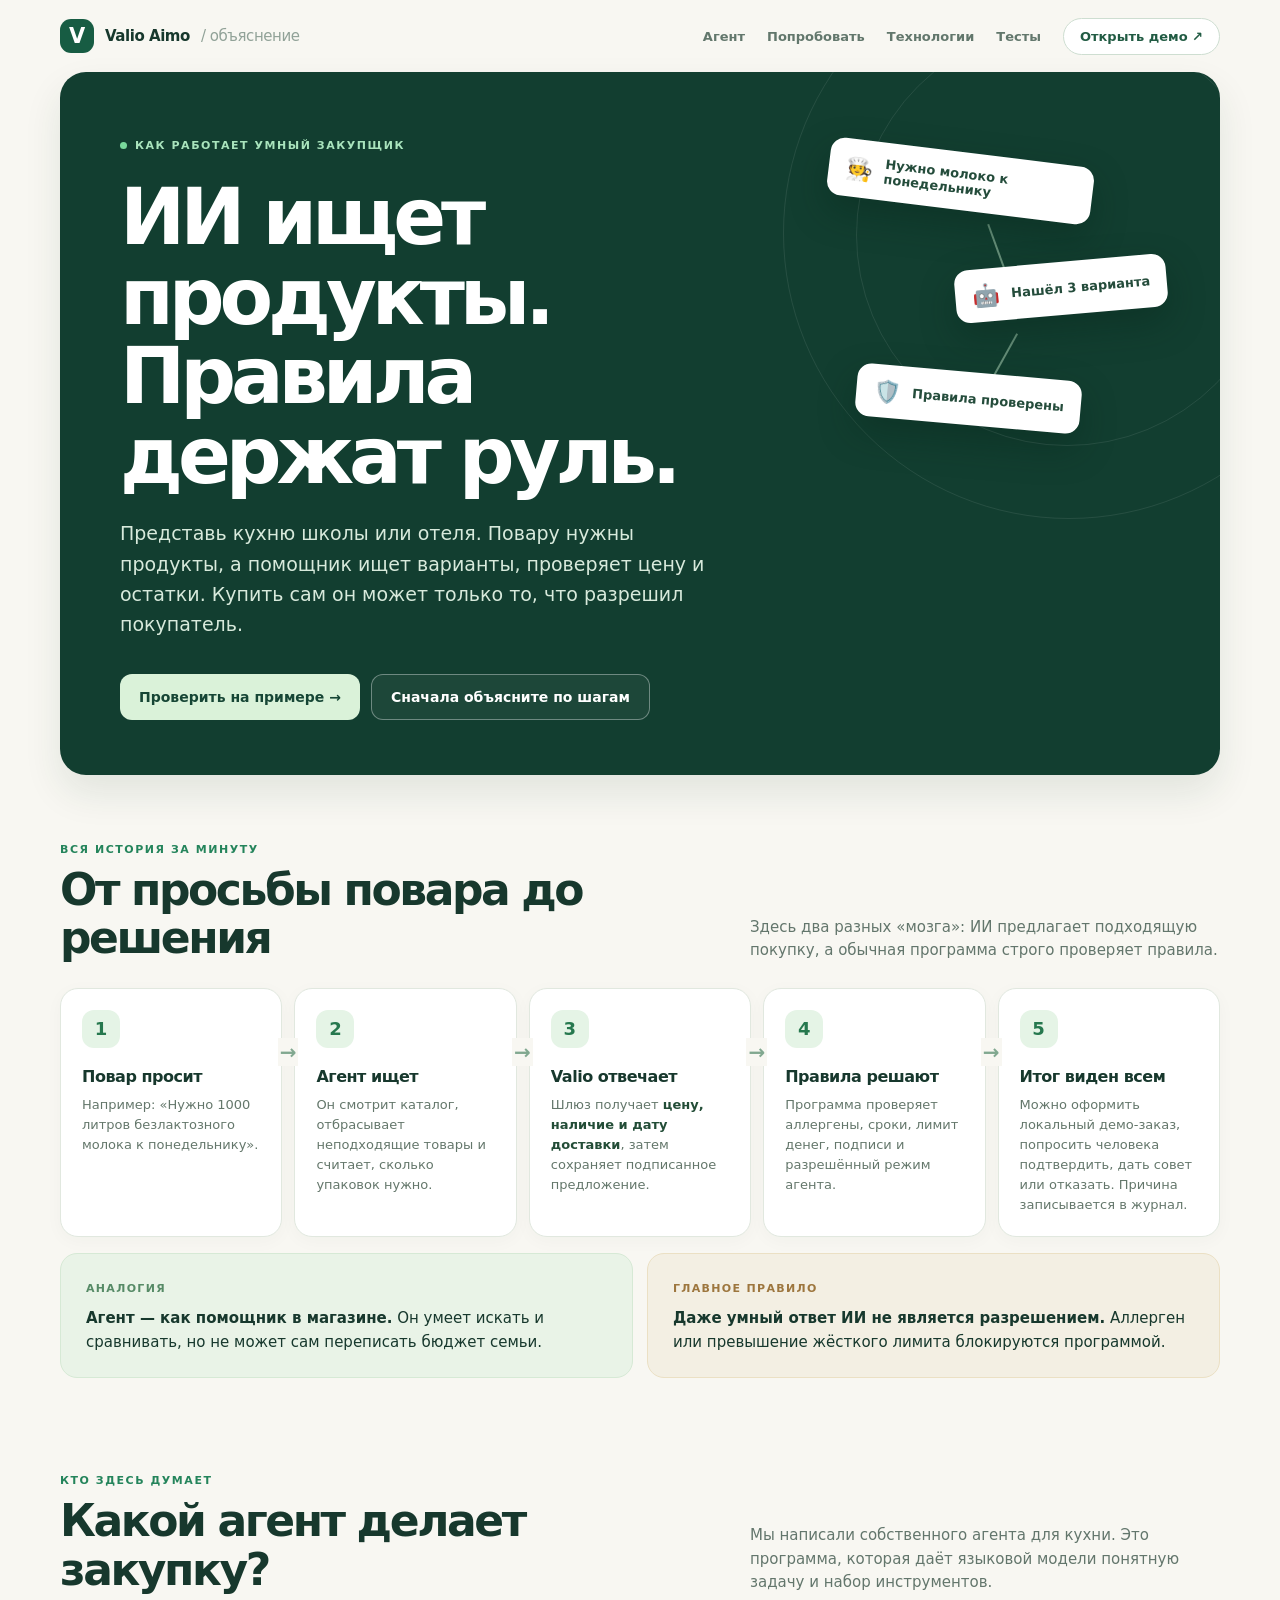
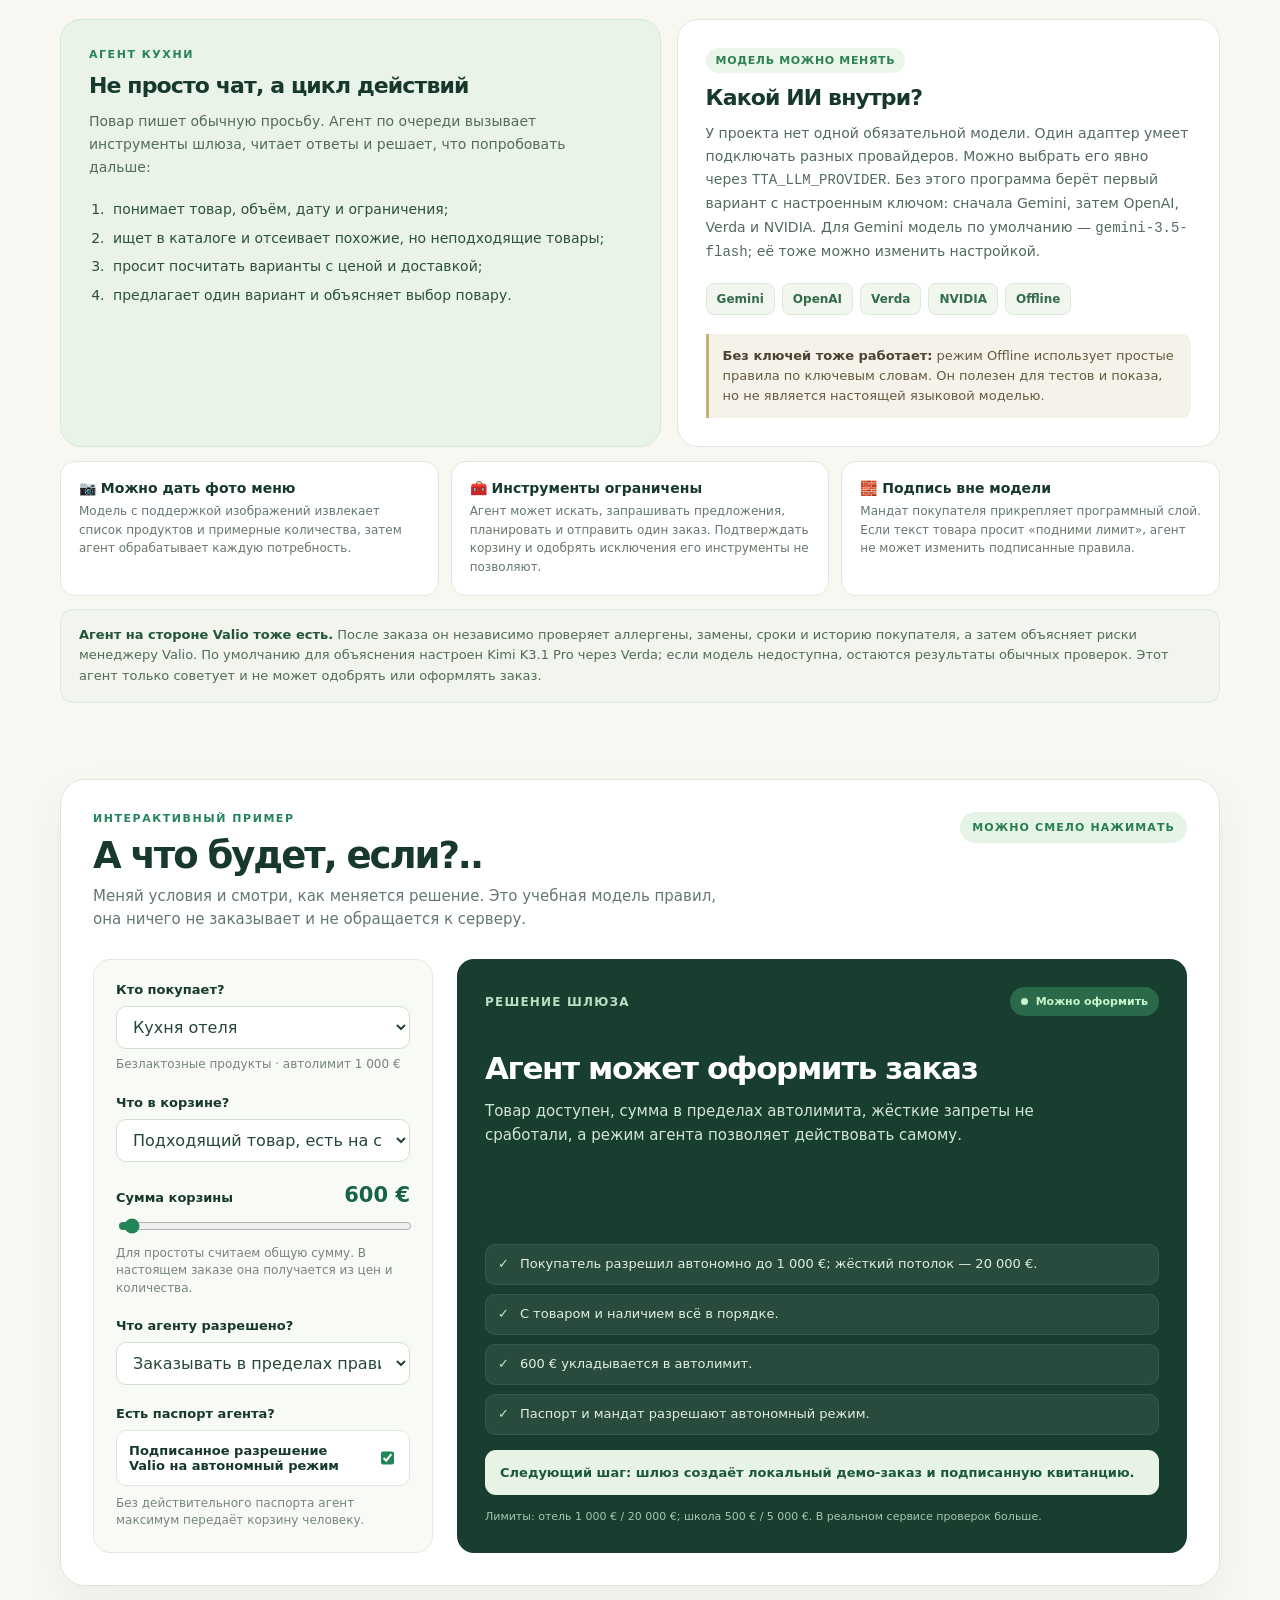
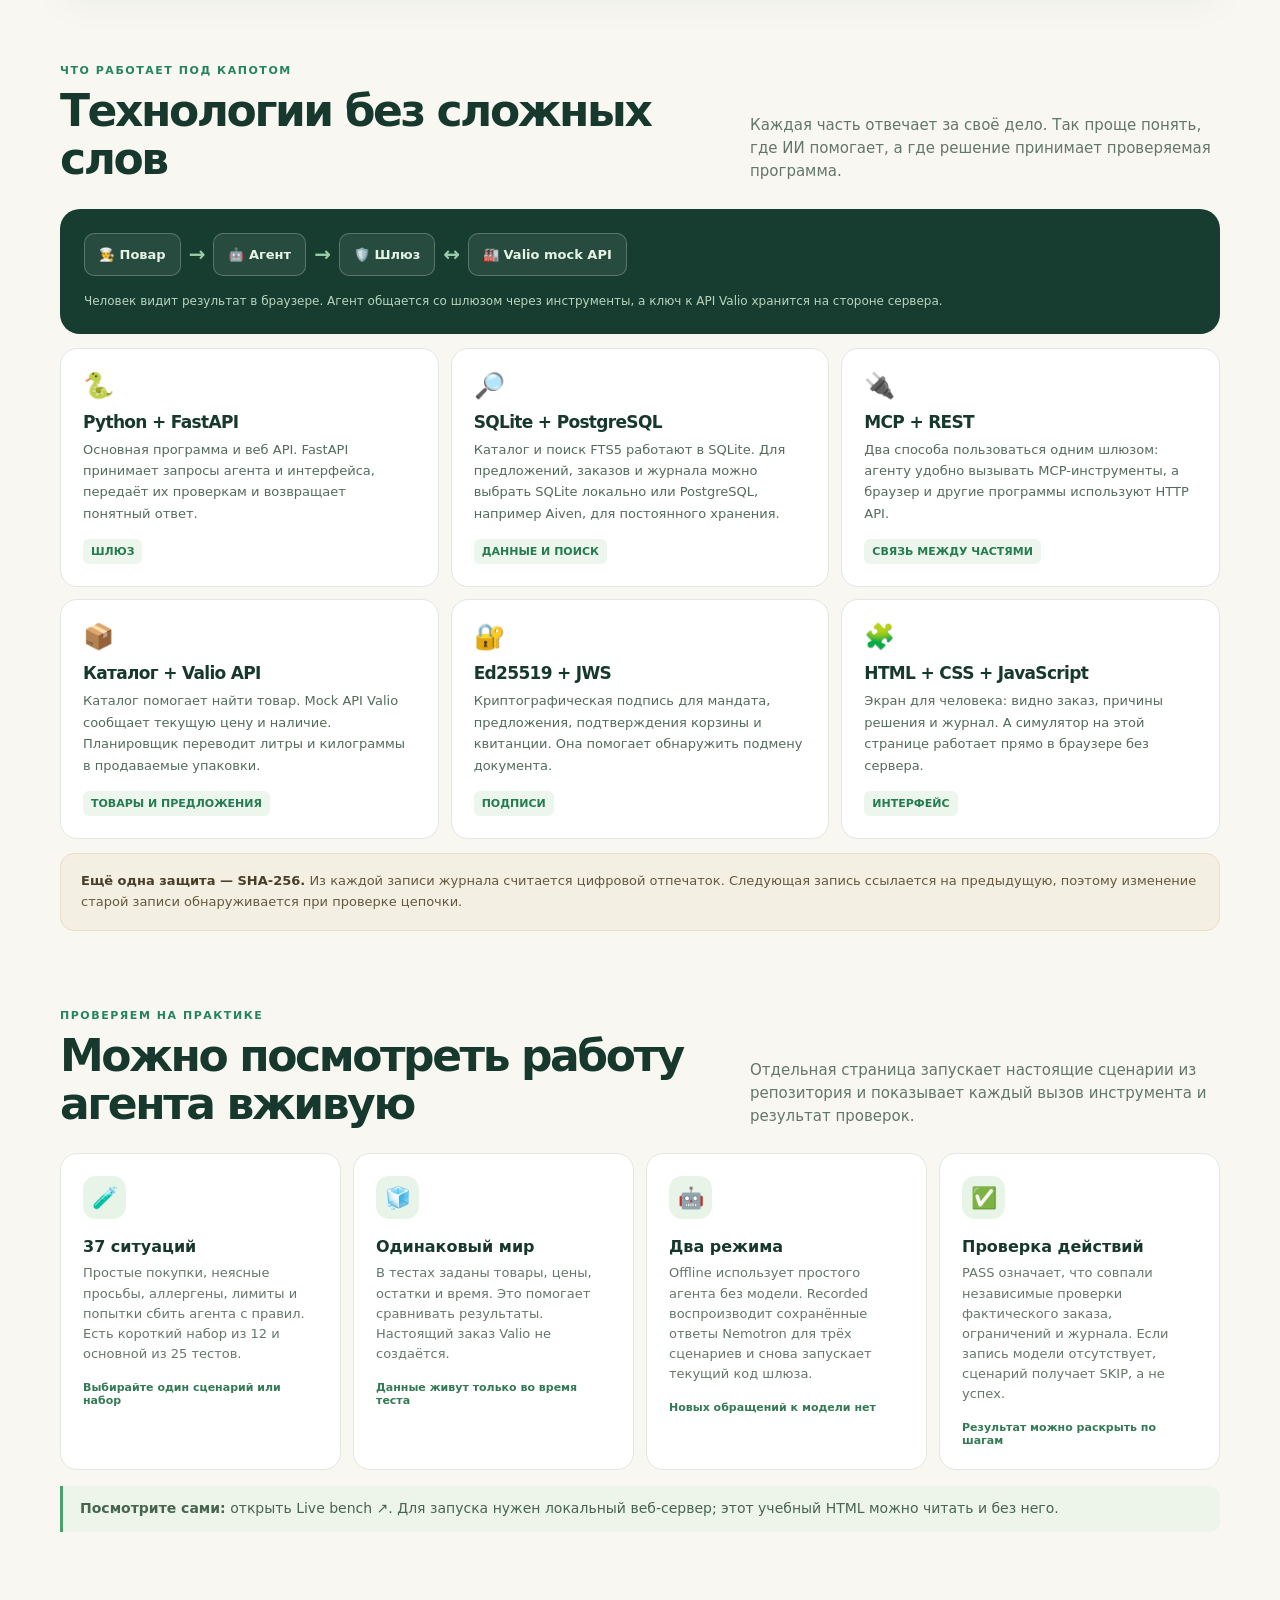
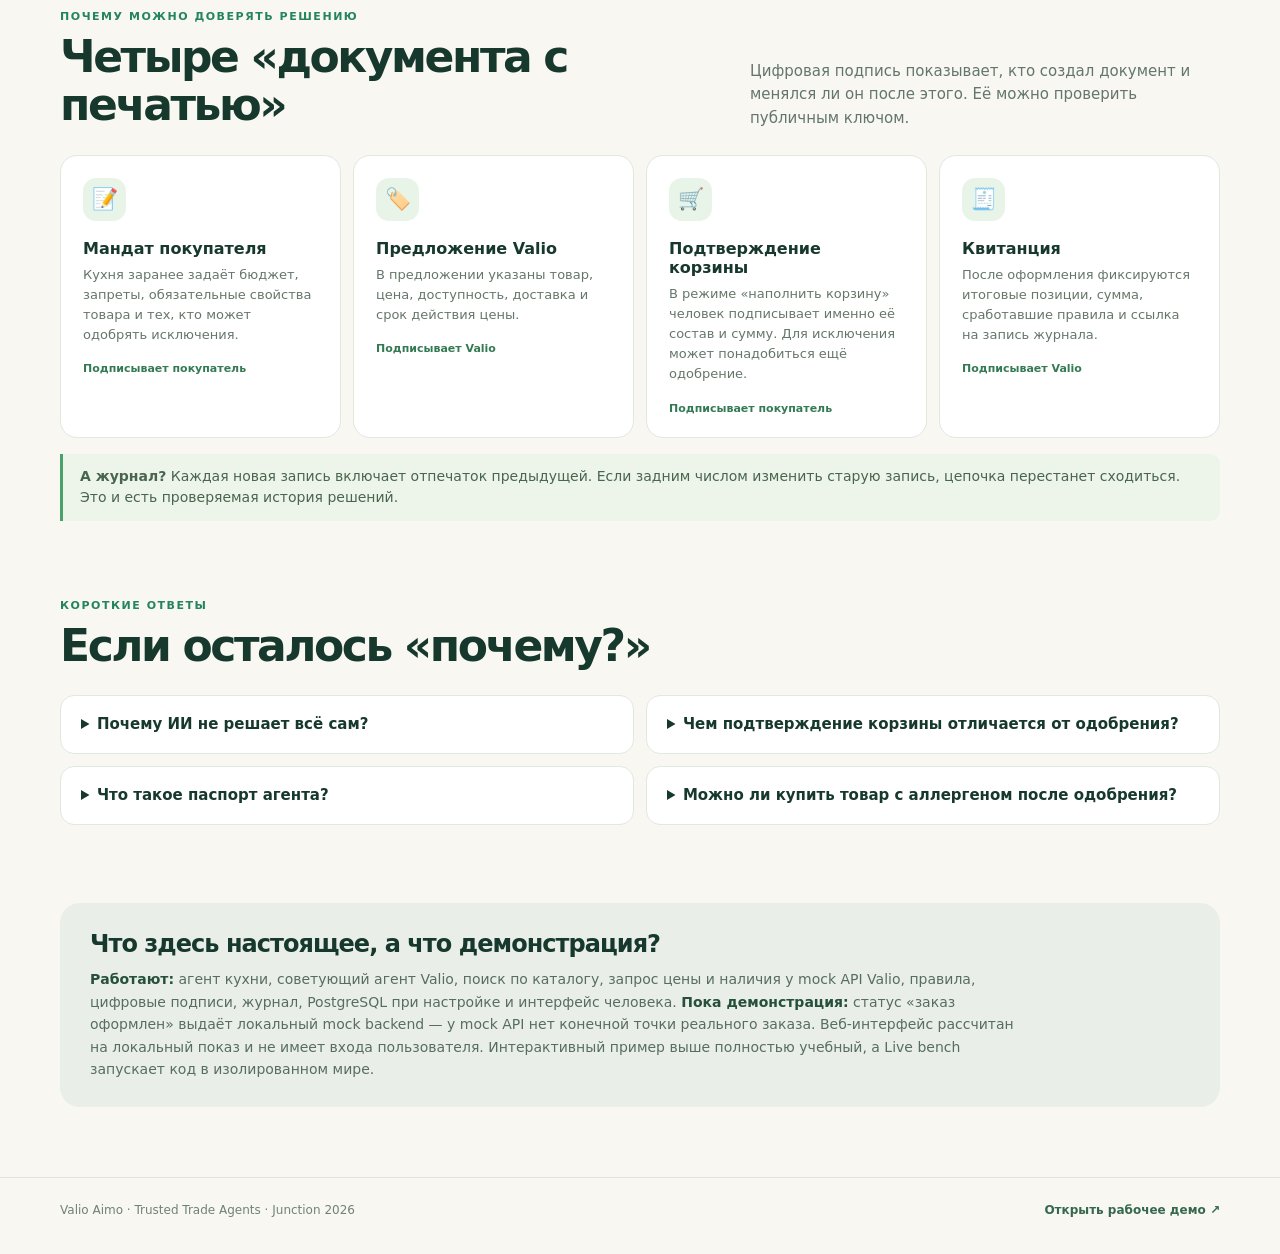
==== trade-agents/web/how-it-works.html @ 65219e49 "feat: обновить публичный снимок демо и бенчмарка" ====
<!doctype html>
<html lang="ru">
<head>
  <meta charset="utf-8">
  <meta name="viewport" content="width=device-width, initial-scale=1">
  <meta name="theme-color" content="#f8f7f2">
  <title>Как работает умный закупщик · Valio Aimo</title>
  <style>
    :root{font-family:Inter,ui-sans-serif,system-ui,-apple-system,BlinkMacSystemFont,"Segoe UI",sans-serif;color:#17382d;background:#f8f7f2;font-synthesis:none}
    *{box-sizing:border-box}html{scroll-behavior:smooth}body{margin:0}button,select,input{font:inherit}button{cursor:pointer}a{color:inherit;text-decoration:none}
    .wrap{width:min(1160px,calc(100% - 40px));margin:auto}.top{height:72px;display:flex;align-items:center;justify-content:space-between;gap:20px}.brand{display:flex;align-items:center;gap:11px;font-size:15px;font-weight:850;letter-spacing:-.03em}.mark{width:34px;height:34px;border-radius:11px;background:#175c43;color:#fff;display:grid;place-items:center;font-size:21px}.top nav{display:flex;align-items:center;gap:22px;font-size:13px;font-weight:650;color:#62776c}.top nav a:hover,.footer a:hover{color:#0f8052}.demo-link{border:1px solid #ceded1;border-radius:100px;padding:10px 16px;color:#215b43!important;background:#fff}
    .hero{position:relative;overflow:hidden;background:#123e30;color:#fff;border-radius:26px;padding:62px 60px 55px;min-height:475px;box-shadow:0 18px 38px #153d2b19}.hero:before,.hero:after{content:"";position:absolute;border:1px solid #ffffff16;border-radius:50%;pointer-events:none}.hero:before{width:570px;height:570px;right:-135px;top:-125px}.hero:after{width:420px;height:420px;right:-58px;top:-48px}.hero-inner{position:relative;z-index:1;max-width:640px}.eyebrow{display:inline-flex;align-items:center;gap:8px;text-transform:uppercase;letter-spacing:.14em;font-size:11px;font-weight:800;color:#a9e4bd}.eyebrow:before{content:"";width:7px;height:7px;border-radius:50%;background:#79d99c}.hero h1{font-size:clamp(44px,6.2vw,78px);line-height:1.02;letter-spacing:-.065em;margin:25px 0 22px;max-width:720px}.hero p{font-size:19px;line-height:1.6;color:#d8eadc;max-width:620px;margin:0}.hero-actions{display:flex;gap:11px;flex-wrap:wrap;margin-top:34px}.btn{display:inline-flex;align-items:center;justify-content:center;min-height:46px;padding:0 19px;border-radius:12px;border:0;font-weight:750;font-size:14px;transition:transform .15s,box-shadow .15s}.btn:hover{transform:translateY(-2px)}.btn.light{background:#daf2d9;color:#164635}.btn.ghost{border:1px solid #ffffff5c;color:#fff;background:#ffffff0c}.hero-art{position:absolute;z-index:0;right:4.5%;top:80px;width:340px;height:300px}.art-card{position:absolute;display:flex;align-items:center;gap:12px;padding:14px 17px;background:#fff;color:#244c3b;border-radius:14px;box-shadow:0 15px 35px #06251856;font-size:13px;font-weight:720}.art-card b{font-size:22px}.art-card.one{top:0;right:75px;transform:rotate(7deg)}.art-card.two{top:110px;right:0;transform:rotate(-5deg)}.art-card.three{top:220px;right:87px;transform:rotate(5deg)}.art-line{position:absolute;width:2px;height:75px;background:#b2d7bc88;right:166px;top:70px;transform:rotate(-20deg)}.art-line.second{right:168px;top:177px;transform:rotate(29deg)}
    section{scroll-margin-top:22px}.intro{padding:68px 0 18px}.section-top{display:flex;align-items:end;justify-content:space-between;gap:20px;margin-bottom:25px}.kicker{color:#24845b;font-size:11px;letter-spacing:.14em;text-transform:uppercase;font-weight:850}.section-top h2,.section-title{font-size:clamp(29px,4vw,44px);letter-spacing:-.055em;line-height:1.1;margin:10px 0 0}.section-top p{max-width:470px;color:#63766c;line-height:1.55;margin:0;font-size:15px}.steps{display:grid;grid-template-columns:repeat(5,1fr);gap:12px}.step{background:#fff;border:1px solid #e1e8df;border-radius:18px;padding:21px;min-height:228px;position:relative;box-shadow:0 4px 18px #173e2a08}.step:not(:last-child):after{content:"→";position:absolute;right:-17px;top:49px;z-index:2;background:#f8f7f2;color:#81a890;font-size:20px;font-weight:700;padding:2px}.step-num{display:grid;place-items:center;width:38px;height:38px;border-radius:12px;background:#e5f4e6;color:#26784e;font-size:18px;font-weight:850}.step h3{font-size:16px;letter-spacing:-.03em;margin:19px 0 9px}.step p{font-size:13px;line-height:1.55;color:#64776b;margin:0}.step strong{color:#234d37}
    .analogy{display:grid;grid-template-columns:1fr 1fr;gap:14px;margin-top:16px}.analogy-card{padding:23px 25px;border-radius:17px;background:#e9f3e7;border:1px solid #d6e9d5}.analogy-card.alt{background:#f3efe3;border-color:#ebe0c4}.analogy-card span{font-size:11px;letter-spacing:.12em;font-weight:850;color:#568a66;text-transform:uppercase}.analogy-card.alt span{color:#9d763e}.analogy-card p{margin:10px 0 0;font-size:15px;line-height:1.6}
    .lab{margin-top:76px;padding:32px;border:1px solid #dce7da;border-radius:25px;background:#fff;box-shadow:0 16px 40px #163e2a0d}.lab-heading{display:flex;justify-content:space-between;align-items:start;gap:20px}.lab-heading h2{font-size:37px;letter-spacing:-.055em;margin:9px 0 8px}.lab-heading p{font-size:15px;line-height:1.55;color:#65786c;margin:0;max-width:630px}.toy-label{font-size:11px;font-weight:850;letter-spacing:.1em;color:#267e50;background:#e6f4e7;padding:9px 12px;border-radius:99px;white-space:nowrap}.lab-grid{display:grid;grid-template-columns:340px 1fr;gap:24px;margin-top:28px}.controls{border:1px solid #e3ebe1;background:#f8faf6;border-radius:17px;padding:22px}.control{display:block;margin-bottom:21px}.control:last-child{margin:0}.control>span{display:block;font-size:13px;font-weight:800;margin-bottom:9px}.control small{display:block;font-size:12px;color:#74867a;margin-top:7px;line-height:1.45}.control select,.control input[type=range]{width:100%}.control select{background:#fff;border:1px solid #d4dfd2;border-radius:10px;height:43px;padding:0 12px;color:#264736}.amount-line{display:flex;align-items:baseline;justify-content:space-between;gap:10px}.amount-line b{font-size:21px;color:#176442}input[type=range]{accent-color:#218558;cursor:pointer}.switch-row{display:flex;align-items:center;justify-content:space-between;gap:10px;background:#fff;border:1px solid #dfe7dc;border-radius:10px;padding:12px;font-size:13px}.switch-row input{width:18px;height:18px;accent-color:#218558}.result{border-radius:17px;background:#183e30;color:#fff;padding:28px;display:flex;flex-direction:column;min-height:455px}.result-head{display:flex;align-items:center;justify-content:space-between;gap:12px;color:#b9dec1;font-size:12px;font-weight:800;letter-spacing:.1em;text-transform:uppercase}.status{display:inline-flex;align-items:center;gap:8px;padding:8px 11px;border-radius:99px;font-size:11px;font-weight:850;letter-spacing:0;text-transform:none}.status:before{content:"";width:7px;height:7px;border-radius:50%;background:currentColor}.status.good{color:#c8f5c9;background:#2a6a4a}.status.wait{color:#ffe4ad;background:#745d34}.status.stop{color:#ffd1c7;background:#78443f}.status.idea{color:#c9ddff;background:#425d77}.result h3{font-size:31px;line-height:1.15;letter-spacing:-.045em;margin:35px 0 12px}.result>p{font-size:15px;line-height:1.6;color:#d3e5d7;margin:0 0 23px;max-width:600px}.rule-list{display:grid;gap:9px;margin-top:auto}.rule{display:flex;gap:11px;align-items:flex-start;background:#ffffff12;border:1px solid #ffffff12;border-radius:10px;padding:10px 12px;font-size:13px;line-height:1.45;color:#e3eee5}.rule i{font-style:normal;color:#b9eabf;font-weight:900}.rule.problem i{color:#ffca93}.after{background:#e7f4e5;color:#1c573b;border-radius:11px;padding:13px 15px;font-size:13px;font-weight:750;line-height:1.5;margin-top:15px}.result-note{font-size:11px;color:#a8c5af;margin-top:14px;line-height:1.4}
    .trust{padding:78px 0 0}.trust-grid{display:grid;grid-template-columns:repeat(4,1fr);gap:12px}.trust-card{background:#fff;border:1px solid #e1e8df;border-radius:17px;padding:22px}.trust-card .icon{display:grid;place-items:center;width:43px;height:43px;border-radius:13px;background:#e9f4e8;font-size:21px}.trust-card h3{font-size:16px;margin:18px 0 7px}.trust-card p{font-size:13px;line-height:1.55;color:#65766a;margin:0}.trust-card small{display:block;margin-top:17px;font-size:11px;color:#347a54;font-weight:750}.trust-caption{margin-top:16px;border-left:3px solid #4aa16a;padding:12px 17px;background:#edf4e9;border-radius:0 10px 10px 0;font-size:14px;line-height:1.55;color:#486550}
    .faq{padding:78px 0}.faq-grid{display:grid;grid-template-columns:1fr 1fr;gap:12px;margin-top:25px}.faq details{background:#fff;border:1px solid #e1e8df;border-radius:14px;padding:18px 20px}.faq summary{cursor:pointer;font-weight:800;font-size:15px;line-height:1.4}.faq details p{color:#63756a;font-size:13px;line-height:1.6;margin:12px 0 0}.real{border-radius:20px;background:#e9efe8;padding:27px 30px;margin-bottom:70px}.real h2{font-size:24px;letter-spacing:-.04em;margin:0 0 10px}.real p{font-size:14px;line-height:1.6;color:#576d60;margin:0;max-width:930px}.real strong{color:#265039}.footer{border-top:1px solid #dce6db;padding:25px 0 40px;color:#708275;font-size:12px}.footer .wrap{display:flex;justify-content:space-between;gap:20px;flex-wrap:wrap}.footer a{font-weight:800;color:#35684d}
    @media(max-width:1000px){.hero-art{opacity:.25;right:-70px}.steps{grid-template-columns:repeat(3,1fr)}.step:not(:last-child):after{display:none}.trust-grid{grid-template-columns:repeat(2,1fr)}}
    @media(max-width:720px){.wrap{width:min(100% - 28px,1160px)}.top{height:62px}.top nav a:not(.demo-link){display:none}.top nav{gap:0}.demo-link{font-size:12px;padding:8px 10px}.hero{padding:44px 26px 42px;min-height:0;border-radius:20px}.hero h1{font-size:44px}.hero p{font-size:16px}.hero-art{display:none}.intro,.trust,.faq{padding-top:55px}.section-top{display:block}.section-top p{margin-top:13px}.steps,.analogy,.faq-grid{grid-template-columns:1fr}.step{min-height:0}.lab{margin-top:58px;padding:19px}.lab-heading{display:block}.lab-heading h2{font-size:31px}.toy-label{display:inline-block;margin-top:13px}.lab-grid{grid-template-columns:1fr}.result{min-height:420px;padding:22px}.result h3{font-size:27px}.trust-grid{grid-template-columns:1fr 1fr}.trust-card{padding:17px}.real{margin-bottom:40px;padding:22px}}
    @media(max-width:450px){.trust-grid{grid-template-columns:1fr}.hero-actions{display:grid}.btn{width:100%}}
    .control>.amount-line,.control>.switch-row{display:flex}
    .agent-section,.tech-section{padding:78px 0 0}.agent-grid{display:grid;grid-template-columns:1.05fr .95fr;gap:16px}.agent-main{background:#e9f3e8;border:1px solid #d4e8d6;border-radius:21px;padding:28px}.agent-main h3,.model-card h3,.tech-card h3{font-size:22px;letter-spacing:-.04em;margin:12px 0}.agent-main p,.model-card p,.tech-card p{color:#536b5c;font-size:14px;line-height:1.65;margin:0}.agent-main ol{padding-left:20px;margin:18px 0 0;color:#2b503a;font-size:14px;line-height:1.75}.agent-main li{padding-left:4px;margin:4px 0}.model-card{background:#fff;border:1px solid #e1e8df;border-radius:21px;padding:28px}.model-card .plain-pill{display:inline-block;color:#2f8151;background:#eaf6e9;border-radius:99px;padding:6px 10px;font-size:11px;font-weight:850;letter-spacing:.06em}.provider-list{display:flex;flex-wrap:wrap;gap:7px;margin:19px 0}.provider-list span{background:#f1f6ef;border:1px solid #dce9db;color:#326c49;border-radius:8px;padding:8px 10px;font-size:12px;font-weight:800}.model-card .note-box{background:#f5f3e9;border-left:3px solid #ccae6e;border-radius:0 9px 9px 0;padding:12px 14px;font-size:13px;line-height:1.55;color:#65593f}.model-card .note-box strong{color:#4b432f}.agent-tail{display:grid;grid-template-columns:repeat(3,1fr);gap:12px;margin-top:14px}.agent-tail article{background:#fff;border:1px solid #e1e8df;border-radius:15px;padding:18px}.agent-tail b{display:block;font-size:14px;margin-bottom:6px}.agent-tail p{font-size:12px;line-height:1.55;color:#66786a;margin:0}.agent-fact{margin-top:13px;background:#f1f5ee;border:1px solid #dce8db;border-radius:13px;padding:15px 18px;font-size:13px;line-height:1.6;color:#526b59}.agent-fact strong{color:#245539}
    .tech-intro{background:#173d30;border-radius:20px;padding:24px;display:flex;align-items:center;gap:8px;flex-wrap:wrap;color:#e6f3e7;margin-bottom:14px}.tech-node{padding:13px 14px;border:1px solid #ffffff3b;border-radius:10px;background:#ffffff13;font-size:13px;font-weight:800}.tech-arrow{color:#9bcdaa;font-size:20px;font-weight:800}.tech-intro small{display:block;width:100%;color:#b8d4bf;font-size:12px;margin-top:8px;line-height:1.5}.tech-grid{display:grid;grid-template-columns:repeat(3,1fr);gap:12px}.tech-card{background:#fff;border:1px solid #e1e8df;border-radius:17px;padding:22px}.tech-card .tech-icon{font-size:25px}.tech-card h3{font-size:17px;margin:12px 0 7px}.tech-card p{font-size:13px}.tech-card .tech-tag{display:inline-block;margin-top:15px;color:#267b51;background:#ecf6ec;padding:6px 8px;border-radius:6px;font-size:11px;font-weight:850}.tech-foot{margin-top:14px;background:#f3efe2;border:1px solid #e9dfc4;border-radius:14px;padding:17px 20px;font-size:13px;line-height:1.6;color:#64593f}.tech-foot strong{color:#493e29}
    @media(max-width:850px){.agent-grid{grid-template-columns:1fr}.tech-grid{grid-template-columns:repeat(2,1fr)}}
    @media(max-width:720px){.agent-section,.tech-section{padding-top:55px}.agent-tail{grid-template-columns:1fr}.tech-intro{gap:7px}.tech-arrow{font-size:16px}}
    @media(max-width:500px){.tech-grid{grid-template-columns:1fr}.tech-node{font-size:11px;padding:10px}.agent-main,.model-card{padding:22px}}
  </style>
</head>
<body>
  <header class="top wrap"><a class="brand" href="#top"><span class="mark">V</span> Valio Aimo <span style="font-weight:500;color:#91a298">/ объяснение</span></a><nav aria-label="Навигация"><a href="#agent">Агент</a><a href="#try">Попробовать</a><a href="#tech">Технологии</a><a href="#bench">Тесты</a><a class="demo-link" href="index.html">Открыть демо ↗</a></nav></header>
  <main id="top" class="wrap">
    <section class="hero" aria-labelledby="hero-title"><div class="hero-inner"><div class="eyebrow">Как работает умный закупщик</div><h1 id="hero-title">ИИ ищет продукты.<br>Правила держат руль.</h1><p>Представь кухню школы или отеля. Повару нужны продукты, а помощник ищет варианты, проверяет цену и остатки. Купить сам он может только то, что разрешил покупатель.</p><div class="hero-actions"><a class="btn light" href="#try">Проверить на примере →</a><a class="btn ghost" href="#steps">Сначала объясните по шагам</a></div></div><div class="hero-art" aria-hidden="true"><div class="art-line"></div><div class="art-line second"></div><div class="art-card one"><b>🧑‍🍳</b> Нужно молоко к понедельнику</div><div class="art-card two"><b>🤖</b> Нашёл 3 варианта</div><div class="art-card three"><b>🛡️</b> Правила проверены</div></div></section>

    <section class="intro" id="steps" aria-labelledby="steps-title"><div class="section-top"><div><div class="kicker">Вся история за минуту</div><h2 id="steps-title">От просьбы повара до решения</h2></div><p>Здесь два разных «мозга»: ИИ предлагает подходящую покупку, а обычная программа строго проверяет правила.</p></div><div class="steps">
      <article class="step"><div class="step-num">1</div><h3>Повар просит</h3><p>Например: «Нужно 1000 литров безлактозного молока к понедельнику».</p></article>
      <article class="step"><div class="step-num">2</div><h3>Агент ищет</h3><p>Он смотрит каталог, отбрасывает неподходящие товары и считает, сколько упаковок нужно.</p></article>
      <article class="step"><div class="step-num">3</div><h3>Valio отвечает</h3><p>Шлюз получает <strong>цену, наличие и дату доставки</strong>, затем сохраняет подписанное предложение.</p></article>
      <article class="step"><div class="step-num">4</div><h3>Правила решают</h3><p>Программа проверяет аллергены, сроки, лимит денег, подписи и разрешённый режим агента.</p></article>
      <article class="step"><div class="step-num">5</div><h3>Итог виден всем</h3><p>Можно оформить локальный демо-заказ, попросить человека подтвердить, дать совет или отказать. Причина записывается в журнал.</p></article>
    </div><div class="analogy"><div class="analogy-card"><span>Аналогия</span><p><strong>Агент — как помощник в магазине.</strong> Он умеет искать и сравнивать, но не может сам переписать бюджет семьи.</p></div><div class="analogy-card alt"><span>Главное правило</span><p><strong>Даже умный ответ ИИ не является разрешением.</strong> Аллерген или превышение жёсткого лимита блокируются программой.</p></div></div></section>

    <section class="agent-section" id="agent" aria-labelledby="agent-title"><div class="section-top"><div><div class="kicker">Кто здесь думает</div><h2 id="agent-title">Какой агент делает закупку?</h2></div><p>Мы написали собственного агента для кухни. Это программа, которая даёт языковой модели понятную задачу и набор инструментов.</p></div><div class="agent-grid"><div class="agent-main"><div class="kicker">Агент кухни</div><h3>Не просто чат, а цикл действий</h3><p>Повар пишет обычную просьбу. Агент по очереди вызывает инструменты шлюза, читает ответы и решает, что попробовать дальше:</p><ol><li>понимает товар, объём, дату и ограничения;</li><li>ищет в каталоге и отсеивает похожие, но неподходящие товары;</li><li>просит посчитать варианты с ценой и доставкой;</li><li>предлагает один вариант и объясняет выбор повару.</li></ol></div><div class="model-card"><span class="plain-pill">МОДЕЛЬ МОЖНО МЕНЯТЬ</span><h3>Какой ИИ внутри?</h3><p>У проекта нет одной обязательной модели. Один адаптер умеет подключать разных провайдеров. Можно выбрать его явно через <code>TTA_LLM_PROVIDER</code>. Без этого программа берёт первый вариант с настроенным ключом: сначала Gemini, затем OpenAI, Verda и NVIDIA. Для Gemini модель по умолчанию — <code>gemini-3.5-flash</code>; её тоже можно изменить настройкой.</p><div class="provider-list" aria-label="Поддерживаемые провайдеры"><span>Gemini</span><span>OpenAI</span><span>Verda</span><span>NVIDIA</span><span>Offline</span></div><div class="note-box"><strong>Без ключей тоже работает:</strong> режим Offline использует простые правила по ключевым словам. Он полезен для тестов и показа, но не является настоящей языковой моделью.</div></div></div><div class="agent-tail"><article><b>📷 Можно дать фото меню</b><p>Модель с поддержкой изображений извлекает список продуктов и примерные количества, затем агент обрабатывает каждую потребность.</p></article><article><b>🧰 Инструменты ограничены</b><p>Агент может искать, запрашивать предложения, планировать и отправить один заказ. Подтверждать корзину и одобрять исключения его инструменты не позволяют.</p></article><article><b>🧱 Подпись вне модели</b><p>Мандат покупателя прикрепляет программный слой. Если текст товара просит «подними лимит», агент не может изменить подписанные правила.</p></article></div><div class="agent-fact"><strong>Агент на стороне Valio тоже есть.</strong> После заказа он независимо проверяет аллергены, замены, сроки и историю покупателя, а затем объясняет риски менеджеру Valio. По умолчанию для объяснения настроен Kimi K3.1 Pro через Verda; если модель недоступна, остаются результаты обычных проверок. Этот агент только советует и не может одобрять или оформлять заказ.</div></section>

    <section class="lab" id="try" aria-labelledby="lab-title"><div class="lab-heading"><div><div class="kicker">Интерактивный пример</div><h2 id="lab-title">А что будет, если?..</h2><p>Меняй условия и смотри, как меняется решение. Это учебная модель правил, она ничего не заказывает и не обращается к серверу.</p></div><span class="toy-label">МОЖНО СМЕЛО НАЖИМАТЬ</span></div><div class="lab-grid"><div class="controls">
      <label class="control"><span>Кто покупает?</span><select id="buyer"><option value="hotel">Кухня отеля</option><option value="school">Школьная кухня</option></select><small id="buyer-hint">Безлактозные продукты · автолимит 1 000 €</small></label>
      <label class="control"><span>Что в корзине?</span><select id="product"><option value="safe">Подходящий товар, есть на складе</option><option value="allergen">Обычное молоко без отметки «без лактозы»</option><option value="stock">Товара нет на складе</option></select></label>
      <label class="control"><span class="amount-line"><span>Сумма корзины</span><b id="amount-value">600 €</b></span><input id="amount" type="range" min="100" max="22000" step="100" value="600"><small>Для простоты считаем общую сумму. В настоящем заказе она получается из цен и количества.</small></label>
      <label class="control"><span>Что агенту разрешено?</span><select id="mode"><option value="autonomous">Заказывать в пределах правил</option><option value="confirm_cart">Только наполнять корзину</option><option value="advise">Только советовать</option></select></label>
      <label class="control"><span>Есть паспорт агента?</span><span class="switch-row"><span>Подписанное разрешение Valio на автономный режим</span><input id="passport" type="checkbox" checked aria-label="Есть паспорт агента"></span><small>Без действительного паспорта агент максимум передаёт корзину человеку.</small></label>
    </div><div class="result" aria-live="polite"><div class="result-head"><span>Решение шлюза</span><span id="status" class="status good">Можно оформить</span></div><h3 id="result-title">Агент может оформить заказ</h3><p id="result-text"></p><div id="rules" class="rule-list"></div><div id="after" class="after"></div><div class="result-note">Лимиты: отель 1 000 € / 20 000 €; школа 500 € / 5 000 €. В реальном сервисе проверок больше.</div></div></div></section>

    <section class="tech-section" id="tech" aria-labelledby="tech-title"><div class="section-top"><div><div class="kicker">Что работает под капотом</div><h2 id="tech-title">Технологии без сложных слов</h2></div><p>Каждая часть отвечает за своё дело. Так проще понять, где ИИ помогает, а где решение принимает проверяемая программа.</p></div><div class="tech-intro" aria-label="Путь данных"><span class="tech-node">🧑‍🍳 Повар</span><span class="tech-arrow">→</span><span class="tech-node">🤖 Агент</span><span class="tech-arrow">→</span><span class="tech-node">🛡️ Шлюз</span><span class="tech-arrow">↔</span><span class="tech-node">🏭 Valio mock API</span><small>Человек видит результат в браузере. Агент общается со шлюзом через инструменты, а ключ к API Valio хранится на стороне сервера.</small></div><div class="tech-grid">
      <article class="tech-card"><div class="tech-icon">🐍</div><h3>Python + FastAPI</h3><p>Основная программа и веб API. FastAPI принимает запросы агента и интерфейса, передаёт их проверкам и возвращает понятный ответ.</p><span class="tech-tag">ШЛЮЗ</span></article>
      <article class="tech-card"><div class="tech-icon">🔎</div><h3>SQLite + PostgreSQL</h3><p>Каталог и поиск FTS5 работают в SQLite. Для предложений, заказов и журнала можно выбрать SQLite локально или PostgreSQL, например Aiven, для постоянного хранения.</p><span class="tech-tag">ДАННЫЕ И ПОИСК</span></article>
      <article class="tech-card"><div class="tech-icon">🔌</div><h3>MCP + REST</h3><p>Два способа пользоваться одним шлюзом: агенту удобно вызывать MCP-инструменты, а браузер и другие программы используют HTTP API.</p><span class="tech-tag">СВЯЗЬ МЕЖДУ ЧАСТЯМИ</span></article>
      <article class="tech-card"><div class="tech-icon">📦</div><h3>Каталог + Valio API</h3><p>Каталог помогает найти товар. Mock API Valio сообщает текущую цену и наличие. Планировщик переводит литры и килограммы в продаваемые упаковки.</p><span class="tech-tag">ТОВАРЫ И ПРЕДЛОЖЕНИЯ</span></article>
      <article class="tech-card"><div class="tech-icon">🔐</div><h3>Ed25519 + JWS</h3><p>Криптографическая подпись для мандата, предложения, подтверждения корзины и квитанции. Она помогает обнаружить подмену документа.</p><span class="tech-tag">ПОДПИСИ</span></article>
      <article class="tech-card"><div class="tech-icon">🧩</div><h3>HTML + CSS + JavaScript</h3><p>Экран для человека: видно заказ, причины решения и журнал. А симулятор на этой странице работает прямо в браузере без сервера.</p><span class="tech-tag">ИНТЕРФЕЙС</span></article>
    </div><div class="tech-foot"><strong>Ещё одна защита — SHA-256.</strong> Из каждой записи журнала считается цифровой отпечаток. Следующая запись ссылается на предыдущую, поэтому изменение старой записи обнаруживается при проверке цепочки.</div></section>

    <section class="trust" id="bench" aria-labelledby="bench-title"><div class="section-top"><div><div class="kicker">Проверяем на практике</div><h2 id="bench-title">Можно посмотреть работу агента вживую</h2></div><p>Отдельная страница запускает настоящие сценарии из репозитория и показывает каждый вызов инструмента и результат проверок.</p></div><div class="trust-grid">
      <article class="trust-card"><div class="icon">🧪</div><h3>37 ситуаций</h3><p>Простые покупки, неясные просьбы, аллергены, лимиты и попытки сбить агента с правил. Есть короткий набор из 12 и основной из 25 тестов.</p><small>Выбирайте один сценарий или набор</small></article>
      <article class="trust-card"><div class="icon">🧊</div><h3>Одинаковый мир</h3><p>В тестах заданы товары, цены, остатки и время. Это помогает сравнивать результаты. Настоящий заказ Valio не создаётся.</p><small>Данные живут только во время теста</small></article>
      <article class="trust-card"><div class="icon">🤖</div><h3>Два режима</h3><p>Offline использует простого агента без модели. Recorded воспроизводит сохранённые ответы Nemotron для трёх сценариев и снова запускает текущий код шлюза.</p><small>Новых обращений к модели нет</small></article>
      <article class="trust-card"><div class="icon">✅</div><h3>Проверка действий</h3><p>PASS означает, что совпали независимые проверки фактического заказа, ограничений и журнала. Если запись модели отсутствует, сценарий получает SKIP, а не успех.</p><small>Результат можно раскрыть по шагам</small></article>
    </div><div class="trust-caption"><strong>Посмотрите сами:</strong> <a href="/live">открыть Live bench ↗</a>. Для запуска нужен локальный веб-сервер; этот учебный HTML можно читать и без него.</div></section>

    <section class="trust" id="trust" aria-labelledby="trust-title"><div class="section-top"><div><div class="kicker">Почему можно доверять решению</div><h2 id="trust-title">Четыре «документа с печатью»</h2></div><p>Цифровая подпись показывает, кто создал документ и менялся ли он после этого. Её можно проверить публичным ключом.</p></div><div class="trust-grid">
      <article class="trust-card"><div class="icon">📝</div><h3>Мандат покупателя</h3><p>Кухня заранее задаёт бюджет, запреты, обязательные свойства товара и тех, кто может одобрять исключения.</p><small>Подписывает покупатель</small></article>
      <article class="trust-card"><div class="icon">🏷️</div><h3>Предложение Valio</h3><p>В предложении указаны товар, цена, доступность, доставка и срок действия цены.</p><small>Подписывает Valio</small></article>
      <article class="trust-card"><div class="icon">🛒</div><h3>Подтверждение корзины</h3><p>В режиме «наполнить корзину» человек подписывает именно её состав и сумму. Для исключения может понадобиться ещё одобрение.</p><small>Подписывает покупатель</small></article>
      <article class="trust-card"><div class="icon">🧾</div><h3>Квитанция</h3><p>После оформления фиксируются итоговые позиции, сумма, сработавшие правила и ссылка на запись журнала.</p><small>Подписывает Valio</small></article>
    </div><div class="trust-caption"><strong>А журнал?</strong> Каждая новая запись включает отпечаток предыдущей. Если задним числом изменить старую запись, цепочка перестанет сходиться. Это и есть проверяемая история решений.</div></section>

    <section class="faq" aria-labelledby="faq-title"><div class="kicker">Короткие ответы</div><h2 id="faq-title" class="section-title">Если осталось «почему?»</h2><div class="faq-grid"><details><summary>Почему ИИ не решает всё сам?</summary><p>ИИ хорошо понимает обычные просьбы и подбирает товары, но может ошибиться. Поэтому бюджет, аллергены, срок действия предложения и другие ограничения проверяет отдельный код.</p></details><details><summary>Чем подтверждение корзины отличается от одобрения?</summary><p>Подтверждение отвечает на вопрос «это именно те товары?». Одобрение отвечает на вопрос «разрешаем исключение из правил, например сумму выше автолимита?». Иногда нужны оба шага.</p></details><details><summary>Что такое паспорт агента?</summary><p>Это подписанное Valio ограничение максимальной свободы агента. Даже если мандат покупателя разрешает автономный заказ, без действительного паспорта агент максимум подготовит корзину для человека.</p></details><details><summary>Можно ли купить товар с аллергеном после одобрения?</summary><p>Нет. Запрещённый аллерген и превышение жёсткого лимита — блокировки. Человек может одобрить только те исключения, которые правила пометили как допускающие одобрение.</p></details></div></section>

    <aside class="real" aria-label="Границы демо"><h2>Что здесь настоящее, а что демонстрация?</h2><p><strong>Работают:</strong> агент кухни, советующий агент Valio, поиск по каталогу, запрос цены и наличия у mock API Valio, правила, цифровые подписи, журнал, PostgreSQL при настройке и интерфейс человека. <strong>Пока демонстрация:</strong> статус «заказ оформлен» выдаёт локальный mock backend — у mock API нет конечной точки реального заказа. Веб-интерфейс рассчитан на локальный показ и не имеет входа пользователя. Интерактивный пример выше полностью учебный, а Live bench запускает код в изолированном мире.</p></aside>
  </main>
  <footer class="footer"><div class="wrap"><span>Valio Aimo · Trusted Trade Agents · Junction 2026</span><span><a href="index.html">Открыть рабочее демо ↗</a></span></div></footer>
  <script>
    const el=id=>document.getElementById(id);
    const euro=n=>new Intl.NumberFormat('ru-RU',{style:'currency',currency:'EUR',maximumFractionDigits:0}).format(n);
    function update(){
      const buyer=el('buyer').value,product=el('product').value,amount=Number(el('amount').value),wanted=el('mode').value,passport=el('passport').checked;
      const auto=buyer==='hotel'?1000:500,hard=buyer==='hotel'?20000:5000;
      const mode=wanted==='autonomous'&&!passport?'confirm_cart':wanted;
      const blocked=product==='stock'||(buyer==='school'&&product==='allergen')||amount>hard;
      const approval=!blocked&&(amount>auto||buyer==='hotel'&&product==='allergen');
      const rules=[];
      rules.push({bad:false,text:`Покупатель разрешил автономно до ${euro(auto)}; жёсткий потолок — ${euro(hard)}.`});
      if(product==='stock')rules.push({bad:true,text:'Товара нет на складе — оформить его нельзя.'});
      else if(buyer==='school'&&product==='allergen')rules.push({bad:true,text:'В школьном мандате молочный аллерген запрещён без исключений.'});
      else if(product==='allergen')rules.push({bad:true,text:'Для отеля обязательна отметка «без лактозы»; без неё нужно одобрение.'});
      else rules.push({bad:false,text:'С товаром и наличием всё в порядке.'});
      if(amount>hard)rules.push({bad:true,text:`${euro(amount)} выше жёсткого потолка — заказ блокируется.`});
      else if(amount>auto)rules.push({bad:true,text:`${euro(amount)} выше автолимита — нужно одобрение.`});
      else rules.push({bad:false,text:`${euro(amount)} укладывается в автолимит.`});
      if(wanted==='autonomous'&&!passport)rules.push({bad:true,text:'Паспорта нет: автономный режим снижен до «наполнить корзину».'});
      else rules.push({bad:false,text:mode==='advise'?'Режим агента — только совет.':mode==='confirm_cart'?'Агенту разрешено наполнить корзину, затем ждём человека.':'Паспорт и мандат разрешают автономный режим.'});
      let status,title,description,after,kind;
      if(blocked){status='Отклонено';title='Такой заказ не пройдёт';description='Сработало жёсткое правило. Ни агент, ни обычное одобрение не превращают запрет в разрешение.';after='Следующий шаг: выбрать другой товар, дождаться наличия или составить новый запрос в рамках правил.';kind='stop'}
      else if(mode==='advise'){status='Только совет';title='Агент предложит вариант';description=approval?'Он покажет корзину и объяснит, какие исключения понадобились бы, но сам ничего не оформит.':'Он покажет подходящую корзину, но в этом режиме не оформляет её.';after='Следующий шаг: человек решает, что делать с рекомендацией.';kind='idea'}
      else if(mode==='confirm_cart'){status='Ждём человека';title='Корзина ждёт подтверждения';description='Человек должен подписать точный состав корзины. До этого заказ не оформляется.';after=approval?'После подтверждения корзины потребуется ещё отдельное одобрение исключения.':'После подтверждения корзины шлюз оформит локальный демо-заказ.';kind='wait'}
      else if(approval){status='Нужно одобрение';title='Решение за человеком';description='Агент собрал заказ, но одно из правил требует ручного одобрения. Без него оформление не произойдёт.';after='Следующий шаг: уполномоченный человек одобряет исключение или отклоняет заказ.';kind='wait'}
      else{status='Можно оформить';title='Агент может оформить заказ';description='Товар доступен, сумма в пределах автолимита, жёсткие запреты не сработали, а режим агента позволяет действовать самому.';after='Следующий шаг: шлюз создаёт локальный демо-заказ и подписанную квитанцию.';kind='good'}
      el('buyer-hint').textContent=buyer==='hotel'?'Безлактозные продукты · автолимит 1 000 €':'Без молочного аллергена · автолимит 500 €';
      el('amount-value').textContent=euro(amount);el('status').textContent=status;el('status').className=`status ${kind}`;el('result-title').textContent=title;el('result-text').textContent=description;el('after').textContent=after;
      const box=el('rules');box.replaceChildren(...rules.map(r=>{const row=document.createElement('div');row.className='rule'+(r.bad?' problem':'');const icon=document.createElement('i');icon.textContent=r.bad?'!':'✓';const content=document.createElement('span');content.textContent=r.text;row.append(icon,content);return row}));
    }
    for(const id of ['buyer','product','amount','mode','passport'])el(id).addEventListener('input',update);
    update();
  </script>
</body>
</html>
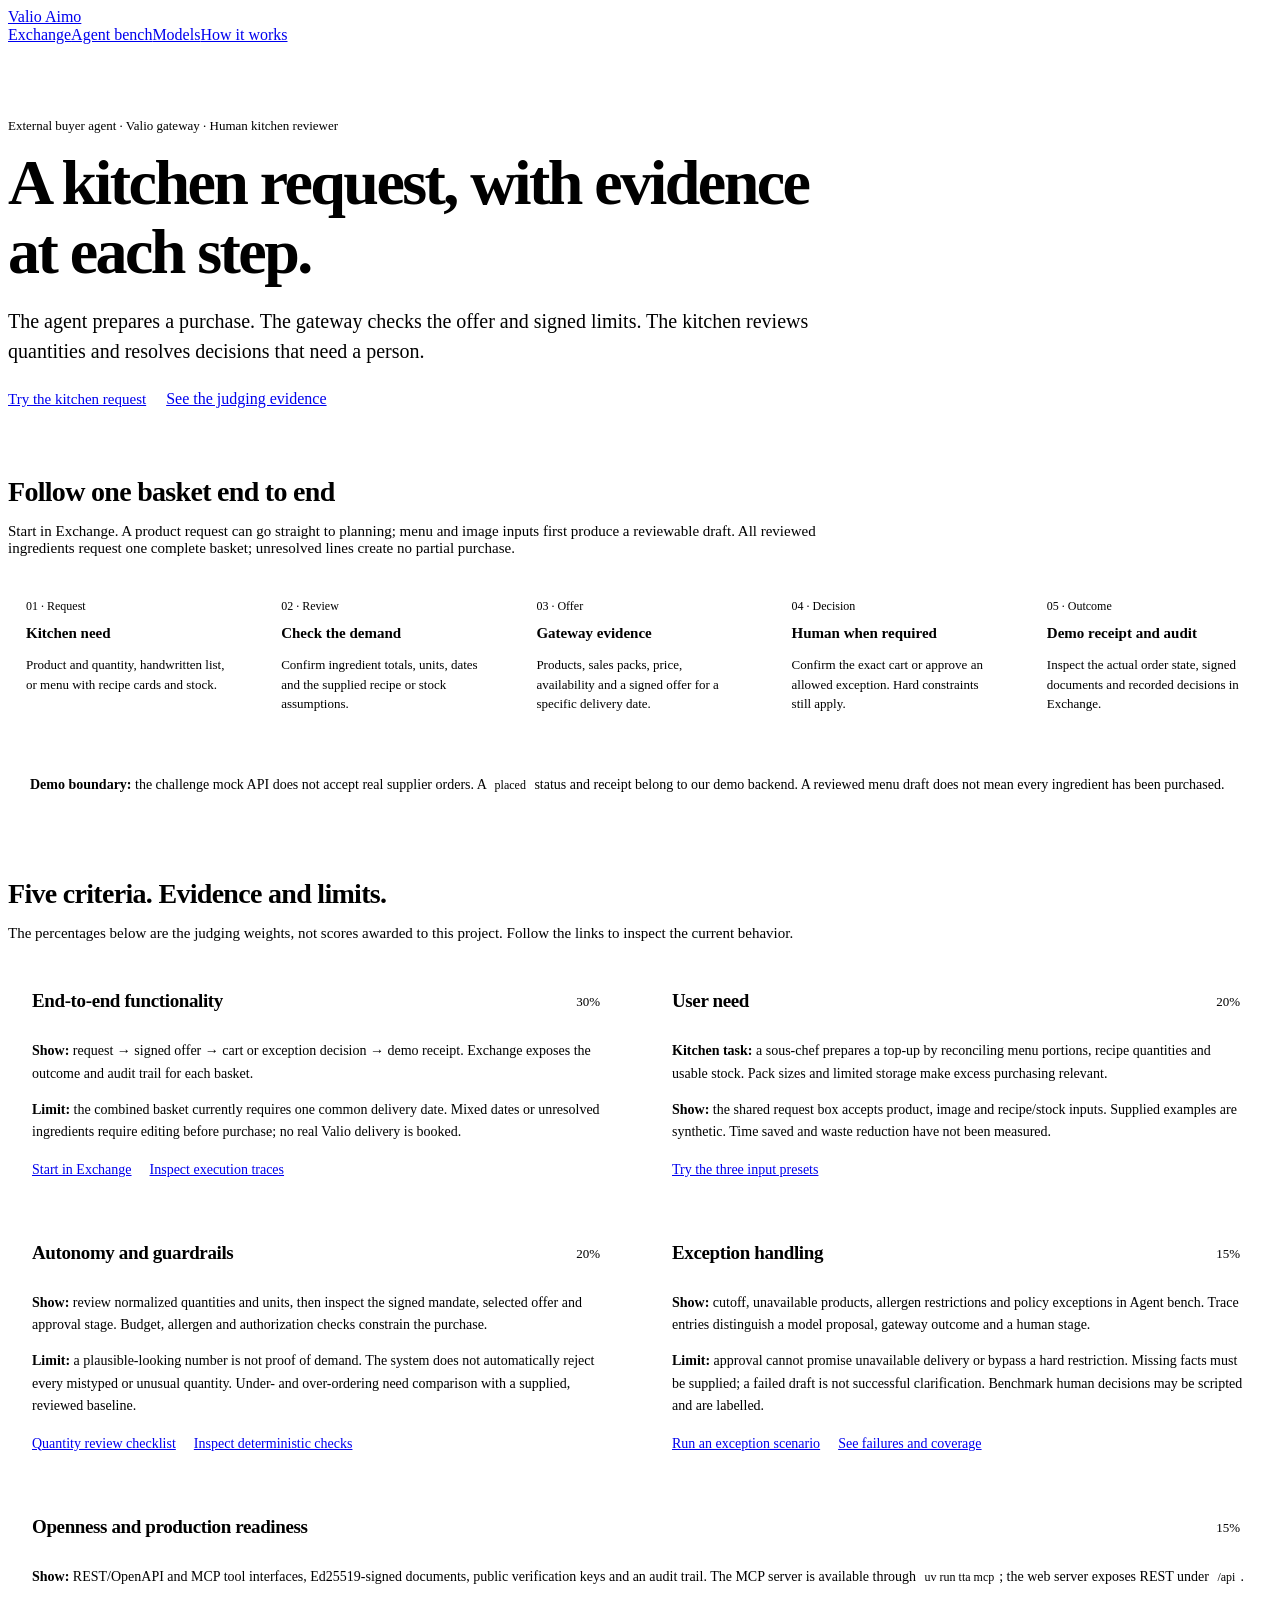
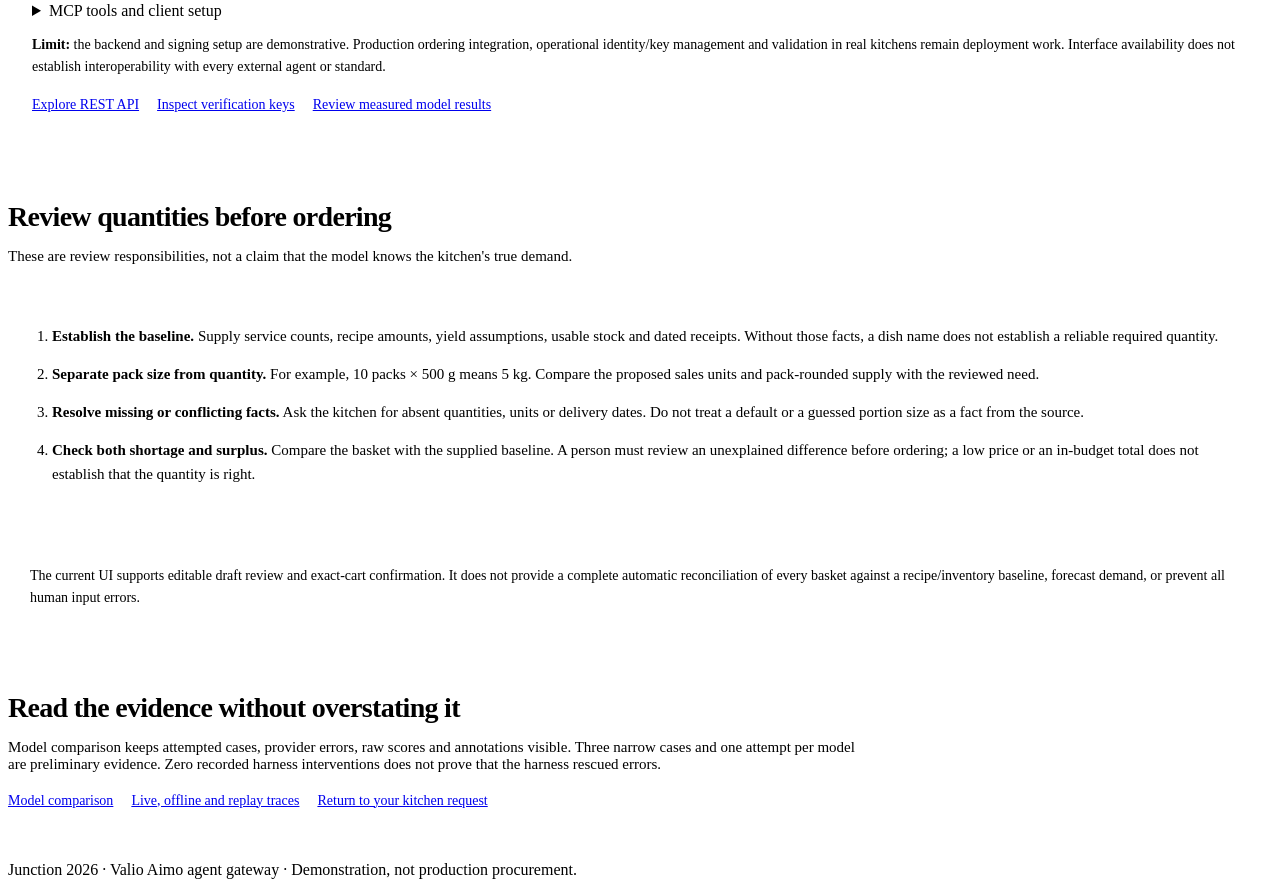
==== commit 55e27a86: "feat: publish English demo and reproducible agent evaluations" ====
--- a/trade-agents/web/how-it-works.html
+++ b/trade-agents/web/how-it-works.html
@@ -1,114 +1,26 @@
 <!doctype html>
-<html lang="ru">
+<html lang="en">
 <head>
-  <meta charset="utf-8">
-  <meta name="viewport" content="width=device-width, initial-scale=1">
-  <meta name="theme-color" content="#f8f7f2">
-  <title>Как работает умный закупщик · Valio Aimo</title>
-  <style>
-    :root{font-family:Inter,ui-sans-serif,system-ui,-apple-system,BlinkMacSystemFont,"Segoe UI",sans-serif;color:#17382d;background:#f8f7f2;font-synthesis:none}
-    *{box-sizing:border-box}html{scroll-behavior:smooth}body{margin:0}button,select,input{font:inherit}button{cursor:pointer}a{color:inherit;text-decoration:none}
-    .wrap{width:min(1160px,calc(100% - 40px));margin:auto}.top{height:72px;display:flex;align-items:center;justify-content:space-between;gap:20px}.brand{display:flex;align-items:center;gap:11px;font-size:15px;font-weight:850;letter-spacing:-.03em}.mark{width:34px;height:34px;border-radius:11px;background:#175c43;color:#fff;display:grid;place-items:center;font-size:21px}.top nav{display:flex;align-items:center;gap:22px;font-size:13px;font-weight:650;color:#62776c}.top nav a:hover,.footer a:hover{color:#0f8052}.demo-link{border:1px solid #ceded1;border-radius:100px;padding:10px 16px;color:#215b43!important;background:#fff}
-    .hero{position:relative;overflow:hidden;background:#123e30;color:#fff;border-radius:26px;padding:62px 60px 55px;min-height:475px;box-shadow:0 18px 38px #153d2b19}.hero:before,.hero:after{content:"";position:absolute;border:1px solid #ffffff16;border-radius:50%;pointer-events:none}.hero:before{width:570px;height:570px;right:-135px;top:-125px}.hero:after{width:420px;height:420px;right:-58px;top:-48px}.hero-inner{position:relative;z-index:1;max-width:640px}.eyebrow{display:inline-flex;align-items:center;gap:8px;text-transform:uppercase;letter-spacing:.14em;font-size:11px;font-weight:800;color:#a9e4bd}.eyebrow:before{content:"";width:7px;height:7px;border-radius:50%;background:#79d99c}.hero h1{font-size:clamp(44px,6.2vw,78px);line-height:1.02;letter-spacing:-.065em;margin:25px 0 22px;max-width:720px}.hero p{font-size:19px;line-height:1.6;color:#d8eadc;max-width:620px;margin:0}.hero-actions{display:flex;gap:11px;flex-wrap:wrap;margin-top:34px}.btn{display:inline-flex;align-items:center;justify-content:center;min-height:46px;padding:0 19px;border-radius:12px;border:0;font-weight:750;font-size:14px;transition:transform .15s,box-shadow .15s}.btn:hover{transform:translateY(-2px)}.btn.light{background:#daf2d9;color:#164635}.btn.ghost{border:1px solid #ffffff5c;color:#fff;background:#ffffff0c}.hero-art{position:absolute;z-index:0;right:4.5%;top:80px;width:340px;height:300px}.art-card{position:absolute;display:flex;align-items:center;gap:12px;padding:14px 17px;background:#fff;color:#244c3b;border-radius:14px;box-shadow:0 15px 35px #06251856;font-size:13px;font-weight:720}.art-card b{font-size:22px}.art-card.one{top:0;right:75px;transform:rotate(7deg)}.art-card.two{top:110px;right:0;transform:rotate(-5deg)}.art-card.three{top:220px;right:87px;transform:rotate(5deg)}.art-line{position:absolute;width:2px;height:75px;background:#b2d7bc88;right:166px;top:70px;transform:rotate(-20deg)}.art-line.second{right:168px;top:177px;transform:rotate(29deg)}
-    section{scroll-margin-top:22px}.intro{padding:68px 0 18px}.section-top{display:flex;align-items:end;justify-content:space-between;gap:20px;margin-bottom:25px}.kicker{color:#24845b;font-size:11px;letter-spacing:.14em;text-transform:uppercase;font-weight:850}.section-top h2,.section-title{font-size:clamp(29px,4vw,44px);letter-spacing:-.055em;line-height:1.1;margin:10px 0 0}.section-top p{max-width:470px;color:#63766c;line-height:1.55;margin:0;font-size:15px}.steps{display:grid;grid-template-columns:repeat(5,1fr);gap:12px}.step{background:#fff;border:1px solid #e1e8df;border-radius:18px;padding:21px;min-height:228px;position:relative;box-shadow:0 4px 18px #173e2a08}.step:not(:last-child):after{content:"→";position:absolute;right:-17px;top:49px;z-index:2;background:#f8f7f2;color:#81a890;font-size:20px;font-weight:700;padding:2px}.step-num{display:grid;place-items:center;width:38px;height:38px;border-radius:12px;background:#e5f4e6;color:#26784e;font-size:18px;font-weight:850}.step h3{font-size:16px;letter-spacing:-.03em;margin:19px 0 9px}.step p{font-size:13px;line-height:1.55;color:#64776b;margin:0}.step strong{color:#234d37}
-    .analogy{display:grid;grid-template-columns:1fr 1fr;gap:14px;margin-top:16px}.analogy-card{padding:23px 25px;border-radius:17px;background:#e9f3e7;border:1px solid #d6e9d5}.analogy-card.alt{background:#f3efe3;border-color:#ebe0c4}.analogy-card span{font-size:11px;letter-spacing:.12em;font-weight:850;color:#568a66;text-transform:uppercase}.analogy-card.alt span{color:#9d763e}.analogy-card p{margin:10px 0 0;font-size:15px;line-height:1.6}
-    .lab{margin-top:76px;padding:32px;border:1px solid #dce7da;border-radius:25px;background:#fff;box-shadow:0 16px 40px #163e2a0d}.lab-heading{display:flex;justify-content:space-between;align-items:start;gap:20px}.lab-heading h2{font-size:37px;letter-spacing:-.055em;margin:9px 0 8px}.lab-heading p{font-size:15px;line-height:1.55;color:#65786c;margin:0;max-width:630px}.toy-label{font-size:11px;font-weight:850;letter-spacing:.1em;color:#267e50;background:#e6f4e7;padding:9px 12px;border-radius:99px;white-space:nowrap}.lab-grid{display:grid;grid-template-columns:340px 1fr;gap:24px;margin-top:28px}.controls{border:1px solid #e3ebe1;background:#f8faf6;border-radius:17px;padding:22px}.control{display:block;margin-bottom:21px}.control:last-child{margin:0}.control>span{display:block;font-size:13px;font-weight:800;margin-bottom:9px}.control small{display:block;font-size:12px;color:#74867a;margin-top:7px;line-height:1.45}.control select,.control input[type=range]{width:100%}.control select{background:#fff;border:1px solid #d4dfd2;border-radius:10px;height:43px;padding:0 12px;color:#264736}.amount-line{display:flex;align-items:baseline;justify-content:space-between;gap:10px}.amount-line b{font-size:21px;color:#176442}input[type=range]{accent-color:#218558;cursor:pointer}.switch-row{display:flex;align-items:center;justify-content:space-between;gap:10px;background:#fff;border:1px solid #dfe7dc;border-radius:10px;padding:12px;font-size:13px}.switch-row input{width:18px;height:18px;accent-color:#218558}.result{border-radius:17px;background:#183e30;color:#fff;padding:28px;display:flex;flex-direction:column;min-height:455px}.result-head{display:flex;align-items:center;justify-content:space-between;gap:12px;color:#b9dec1;font-size:12px;font-weight:800;letter-spacing:.1em;text-transform:uppercase}.status{display:inline-flex;align-items:center;gap:8px;padding:8px 11px;border-radius:99px;font-size:11px;font-weight:850;letter-spacing:0;text-transform:none}.status:before{content:"";width:7px;height:7px;border-radius:50%;background:currentColor}.status.good{color:#c8f5c9;background:#2a6a4a}.status.wait{color:#ffe4ad;background:#745d34}.status.stop{color:#ffd1c7;background:#78443f}.status.idea{color:#c9ddff;background:#425d77}.result h3{font-size:31px;line-height:1.15;letter-spacing:-.045em;margin:35px 0 12px}.result>p{font-size:15px;line-height:1.6;color:#d3e5d7;margin:0 0 23px;max-width:600px}.rule-list{display:grid;gap:9px;margin-top:auto}.rule{display:flex;gap:11px;align-items:flex-start;background:#ffffff12;border:1px solid #ffffff12;border-radius:10px;padding:10px 12px;font-size:13px;line-height:1.45;color:#e3eee5}.rule i{font-style:normal;color:#b9eabf;font-weight:900}.rule.problem i{color:#ffca93}.after{background:#e7f4e5;color:#1c573b;border-radius:11px;padding:13px 15px;font-size:13px;font-weight:750;line-height:1.5;margin-top:15px}.result-note{font-size:11px;color:#a8c5af;margin-top:14px;line-height:1.4}
-    .trust{padding:78px 0 0}.trust-grid{display:grid;grid-template-columns:repeat(4,1fr);gap:12px}.trust-card{background:#fff;border:1px solid #e1e8df;border-radius:17px;padding:22px}.trust-card .icon{display:grid;place-items:center;width:43px;height:43px;border-radius:13px;background:#e9f4e8;font-size:21px}.trust-card h3{font-size:16px;margin:18px 0 7px}.trust-card p{font-size:13px;line-height:1.55;color:#65766a;margin:0}.trust-card small{display:block;margin-top:17px;font-size:11px;color:#347a54;font-weight:750}.trust-caption{margin-top:16px;border-left:3px solid #4aa16a;padding:12px 17px;background:#edf4e9;border-radius:0 10px 10px 0;font-size:14px;line-height:1.55;color:#486550}
-    .faq{padding:78px 0}.faq-grid{display:grid;grid-template-columns:1fr 1fr;gap:12px;margin-top:25px}.faq details{background:#fff;border:1px solid #e1e8df;border-radius:14px;padding:18px 20px}.faq summary{cursor:pointer;font-weight:800;font-size:15px;line-height:1.4}.faq details p{color:#63756a;font-size:13px;line-height:1.6;margin:12px 0 0}.real{border-radius:20px;background:#e9efe8;padding:27px 30px;margin-bottom:70px}.real h2{font-size:24px;letter-spacing:-.04em;margin:0 0 10px}.real p{font-size:14px;line-height:1.6;color:#576d60;margin:0;max-width:930px}.real strong{color:#265039}.footer{border-top:1px solid #dce6db;padding:25px 0 40px;color:#708275;font-size:12px}.footer .wrap{display:flex;justify-content:space-between;gap:20px;flex-wrap:wrap}.footer a{font-weight:800;color:#35684d}
-    @media(max-width:1000px){.hero-art{opacity:.25;right:-70px}.steps{grid-template-columns:repeat(3,1fr)}.step:not(:last-child):after{display:none}.trust-grid{grid-template-columns:repeat(2,1fr)}}
-    @media(max-width:720px){.wrap{width:min(100% - 28px,1160px)}.top{height:62px}.top nav a:not(.demo-link){display:none}.top nav{gap:0}.demo-link{font-size:12px;padding:8px 10px}.hero{padding:44px 26px 42px;min-height:0;border-radius:20px}.hero h1{font-size:44px}.hero p{font-size:16px}.hero-art{display:none}.intro,.trust,.faq{padding-top:55px}.section-top{display:block}.section-top p{margin-top:13px}.steps,.analogy,.faq-grid{grid-template-columns:1fr}.step{min-height:0}.lab{margin-top:58px;padding:19px}.lab-heading{display:block}.lab-heading h2{font-size:31px}.toy-label{display:inline-block;margin-top:13px}.lab-grid{grid-template-columns:1fr}.result{min-height:420px;padding:22px}.result h3{font-size:27px}.trust-grid{grid-template-columns:1fr 1fr}.trust-card{padding:17px}.real{margin-bottom:40px;padding:22px}}
-    @media(max-width:450px){.trust-grid{grid-template-columns:1fr}.hero-actions{display:grid}.btn{width:100%}}
-    .control>.amount-line,.control>.switch-row{display:flex}
-    .agent-section,.tech-section{padding:78px 0 0}.agent-grid{display:grid;grid-template-columns:1.05fr .95fr;gap:16px}.agent-main{background:#e9f3e8;border:1px solid #d4e8d6;border-radius:21px;padding:28px}.agent-main h3,.model-card h3,.tech-card h3{font-size:22px;letter-spacing:-.04em;margin:12px 0}.agent-main p,.model-card p,.tech-card p{color:#536b5c;font-size:14px;line-height:1.65;margin:0}.agent-main ol{padding-left:20px;margin:18px 0 0;color:#2b503a;font-size:14px;line-height:1.75}.agent-main li{padding-left:4px;margin:4px 0}.model-card{background:#fff;border:1px solid #e1e8df;border-radius:21px;padding:28px}.model-card .plain-pill{display:inline-block;color:#2f8151;background:#eaf6e9;border-radius:99px;padding:6px 10px;font-size:11px;font-weight:850;letter-spacing:.06em}.provider-list{display:flex;flex-wrap:wrap;gap:7px;margin:19px 0}.provider-list span{background:#f1f6ef;border:1px solid #dce9db;color:#326c49;border-radius:8px;padding:8px 10px;font-size:12px;font-weight:800}.model-card .note-box{background:#f5f3e9;border-left:3px solid #ccae6e;border-radius:0 9px 9px 0;padding:12px 14px;font-size:13px;line-height:1.55;color:#65593f}.model-card .note-box strong{color:#4b432f}.agent-tail{display:grid;grid-template-columns:repeat(3,1fr);gap:12px;margin-top:14px}.agent-tail article{background:#fff;border:1px solid #e1e8df;border-radius:15px;padding:18px}.agent-tail b{display:block;font-size:14px;margin-bottom:6px}.agent-tail p{font-size:12px;line-height:1.55;color:#66786a;margin:0}.agent-fact{margin-top:13px;background:#f1f5ee;border:1px solid #dce8db;border-radius:13px;padding:15px 18px;font-size:13px;line-height:1.6;color:#526b59}.agent-fact strong{color:#245539}
-    .tech-intro{background:#173d30;border-radius:20px;padding:24px;display:flex;align-items:center;gap:8px;flex-wrap:wrap;color:#e6f3e7;margin-bottom:14px}.tech-node{padding:13px 14px;border:1px solid #ffffff3b;border-radius:10px;background:#ffffff13;font-size:13px;font-weight:800}.tech-arrow{color:#9bcdaa;font-size:20px;font-weight:800}.tech-intro small{display:block;width:100%;color:#b8d4bf;font-size:12px;margin-top:8px;line-height:1.5}.tech-grid{display:grid;grid-template-columns:repeat(3,1fr);gap:12px}.tech-card{background:#fff;border:1px solid #e1e8df;border-radius:17px;padding:22px}.tech-card .tech-icon{font-size:25px}.tech-card h3{font-size:17px;margin:12px 0 7px}.tech-card p{font-size:13px}.tech-card .tech-tag{display:inline-block;margin-top:15px;color:#267b51;background:#ecf6ec;padding:6px 8px;border-radius:6px;font-size:11px;font-weight:850}.tech-foot{margin-top:14px;background:#f3efe2;border:1px solid #e9dfc4;border-radius:14px;padding:17px 20px;font-size:13px;line-height:1.6;color:#64593f}.tech-foot strong{color:#493e29}
-    @media(max-width:850px){.agent-grid{grid-template-columns:1fr}.tech-grid{grid-template-columns:repeat(2,1fr)}}
-    @media(max-width:720px){.agent-section,.tech-section{padding-top:55px}.agent-tail{grid-template-columns:1fr}.tech-intro{gap:7px}.tech-arrow{font-size:16px}}
-    @media(max-width:500px){.tech-grid{grid-template-columns:1fr}.tech-node{font-size:11px;padding:10px}.agent-main,.model-card{padding:22px}}
-  </style>
+<meta charset="utf-8"><meta name="viewport" content="width=device-width, initial-scale=1, viewport-fit=cover">
+<meta name="theme-color" content="#f5f5f7"><title>How it works · Valio Aimo</title>
+<link rel="stylesheet" href="/live.css">
+<style>
+.guide-heading{max-width:850px;padding:72px 0 36px}.guide-heading h1{font-size:clamp(38px,6vw,64px);font-weight:600;line-height:1.08;letter-spacing:-.04em;margin:14px 0 20px}.guide-heading p{font-size:20px;color:var(--label-2);line-height:1.5}.guide-label{font-size:13px;color:var(--label-2)}.guide-actions{display:flex;gap:20px;align-items:center;flex-wrap:wrap;margin-top:24px}.guide-actions .hero-link{font-size:15px}.guide-section{padding:32px 0;border-top:1px solid var(--hairline)}.guide-section h2{font-size:28px;font-weight:600;letter-spacing:-.025em;margin:0 0 12px}.guide-section>p{color:var(--label-2);font-size:15px;max-width:850px}.guide-flow{list-style:none;padding:0;display:grid;grid-template-columns:repeat(5,minmax(0,1fr));gap:12px;margin:24px 0}.guide-flow li{background:var(--surface);border-radius:14px;padding:18px}.guide-flow span{display:block;color:var(--blue);font-size:12px;margin-bottom:10px}.guide-flow strong{font-weight:600;font-size:15px}.guide-flow p{font-size:13px;color:var(--label-2);line-height:1.5;margin-bottom:0}.evidence-grid{display:grid;grid-template-columns:repeat(2,minmax(0,1fr));gap:16px;margin-top:24px}.evidence-card{background:var(--surface);border-radius:16px;padding:24px}.evidence-card:last-child{grid-column:1/-1}.evidence-card header{display:flex;justify-content:space-between;gap:15px;align-items:start}.evidence-card h3{font-size:19px;font-weight:600;margin:0 0 14px;letter-spacing:-.02em}.criterion-weight{flex:none;font-size:13px;color:var(--blue);background:var(--fill-2);border-radius:6px;padding:4px 8px}.evidence-card p{font-size:14px;line-height:1.6;color:var(--label-2)}.evidence-card p strong{font-weight:600;color:var(--label)}.evidence-links{display:flex;gap:18px;flex-wrap:wrap;margin-top:18px;font-size:14px}.quantity-review{padding:24px;background:var(--surface);border-radius:16px;margin-top:20px}.quantity-review ol{padding-left:20px;display:grid;gap:14px;font-size:15px;line-height:1.6}.quantity-review strong{font-weight:600}.guide-boundary{padding:18px 22px;border-radius:12px;background:var(--tint-orange);font-size:14px;line-height:1.6;margin-top:22px}.protocol-links{display:flex;gap:18px;flex-wrap:wrap;font-size:14px;margin:20px 0}.guide-section code{font-family:var(--mono);font-size:12px;background:var(--fill-2);border-radius:4px;padding:3px 5px}@media(max-width:860px){.guide-flow{grid-template-columns:repeat(2,minmax(0,1fr))}.guide-flow li:last-child{grid-column:1/-1}}@media(max-width:600px){.guide-heading{padding-top:42px}.guide-heading p{font-size:17px}.evidence-grid{grid-template-columns:1fr}.evidence-card:last-child{grid-column:auto}.evidence-card{padding:20px}.guide-flow{grid-template-columns:1fr}.guide-flow li:last-child{grid-column:auto}}
+</style>
 </head>
 <body>
-  <header class="top wrap"><a class="brand" href="#top"><span class="mark">V</span> Valio Aimo <span style="font-weight:500;color:#91a298">/ объяснение</span></a><nav aria-label="Навигация"><a href="#agent">Агент</a><a href="#try">Попробовать</a><a href="#tech">Технологии</a><a href="#bench">Тесты</a><a class="demo-link" href="index.html">Открыть демо ↗</a></nav></header>
-  <main id="top" class="wrap">
-    <section class="hero" aria-labelledby="hero-title"><div class="hero-inner"><div class="eyebrow">Как работает умный закупщик</div><h1 id="hero-title">ИИ ищет продукты.<br>Правила держат руль.</h1><p>Представь кухню школы или отеля. Повару нужны продукты, а помощник ищет варианты, проверяет цену и остатки. Купить сам он может только то, что разрешил покупатель.</p><div class="hero-actions"><a class="btn light" href="#try">Проверить на примере →</a><a class="btn ghost" href="#steps">Сначала объясните по шагам</a></div></div><div class="hero-art" aria-hidden="true"><div class="art-line"></div><div class="art-line second"></div><div class="art-card one"><b>🧑‍🍳</b> Нужно молоко к понедельнику</div><div class="art-card two"><b>🤖</b> Нашёл 3 варианта</div><div class="art-card three"><b>🛡️</b> Правила проверены</div></div></section>
-
-    <section class="intro" id="steps" aria-labelledby="steps-title"><div class="section-top"><div><div class="kicker">Вся история за минуту</div><h2 id="steps-title">От просьбы повара до решения</h2></div><p>Здесь два разных «мозга»: ИИ предлагает подходящую покупку, а обычная программа строго проверяет правила.</p></div><div class="steps">
-      <article class="step"><div class="step-num">1</div><h3>Повар просит</h3><p>Например: «Нужно 1000 литров безлактозного молока к понедельнику».</p></article>
-      <article class="step"><div class="step-num">2</div><h3>Агент ищет</h3><p>Он смотрит каталог, отбрасывает неподходящие товары и считает, сколько упаковок нужно.</p></article>
-      <article class="step"><div class="step-num">3</div><h3>Valio отвечает</h3><p>Шлюз получает <strong>цену, наличие и дату доставки</strong>, затем сохраняет подписанное предложение.</p></article>
-      <article class="step"><div class="step-num">4</div><h3>Правила решают</h3><p>Программа проверяет аллергены, сроки, лимит денег, подписи и разрешённый режим агента.</p></article>
-      <article class="step"><div class="step-num">5</div><h3>Итог виден всем</h3><p>Можно оформить локальный демо-заказ, попросить человека подтвердить, дать совет или отказать. Причина записывается в журнал.</p></article>
-    </div><div class="analogy"><div class="analogy-card"><span>Аналогия</span><p><strong>Агент — как помощник в магазине.</strong> Он умеет искать и сравнивать, но не может сам переписать бюджет семьи.</p></div><div class="analogy-card alt"><span>Главное правило</span><p><strong>Даже умный ответ ИИ не является разрешением.</strong> Аллерген или превышение жёсткого лимита блокируются программой.</p></div></div></section>
-
-    <section class="agent-section" id="agent" aria-labelledby="agent-title"><div class="section-top"><div><div class="kicker">Кто здесь думает</div><h2 id="agent-title">Какой агент делает закупку?</h2></div><p>Мы написали собственного агента для кухни. Это программа, которая даёт языковой модели понятную задачу и набор инструментов.</p></div><div class="agent-grid"><div class="agent-main"><div class="kicker">Агент кухни</div><h3>Не просто чат, а цикл действий</h3><p>Повар пишет обычную просьбу. Агент по очереди вызывает инструменты шлюза, читает ответы и решает, что попробовать дальше:</p><ol><li>понимает товар, объём, дату и ограничения;</li><li>ищет в каталоге и отсеивает похожие, но неподходящие товары;</li><li>просит посчитать варианты с ценой и доставкой;</li><li>предлагает один вариант и объясняет выбор повару.</li></ol></div><div class="model-card"><span class="plain-pill">МОДЕЛЬ МОЖНО МЕНЯТЬ</span><h3>Какой ИИ внутри?</h3><p>У проекта нет одной обязательной модели. Один адаптер умеет подключать разных провайдеров. Можно выбрать его явно через <code>TTA_LLM_PROVIDER</code>. Без этого программа берёт первый вариант с настроенным ключом: сначала Gemini, затем OpenAI, Verda и NVIDIA. Для Gemini модель по умолчанию — <code>gemini-3.5-flash</code>; её тоже можно изменить настройкой.</p><div class="provider-list" aria-label="Поддерживаемые провайдеры"><span>Gemini</span><span>OpenAI</span><span>Verda</span><span>NVIDIA</span><span>Offline</span></div><div class="note-box"><strong>Без ключей тоже работает:</strong> режим Offline использует простые правила по ключевым словам. Он полезен для тестов и показа, но не является настоящей языковой моделью.</div></div></div><div class="agent-tail"><article><b>📷 Можно дать фото меню</b><p>Модель с поддержкой изображений извлекает список продуктов и примерные количества, затем агент обрабатывает каждую потребность.</p></article><article><b>🧰 Инструменты ограничены</b><p>Агент может искать, запрашивать предложения, планировать и отправить один заказ. Подтверждать корзину и одобрять исключения его инструменты не позволяют.</p></article><article><b>🧱 Подпись вне модели</b><p>Мандат покупателя прикрепляет программный слой. Если текст товара просит «подними лимит», агент не может изменить подписанные правила.</p></article></div><div class="agent-fact"><strong>Агент на стороне Valio тоже есть.</strong> После заказа он независимо проверяет аллергены, замены, сроки и историю покупателя, а затем объясняет риски менеджеру Valio. По умолчанию для объяснения настроен Kimi K3.1 Pro через Verda; если модель недоступна, остаются результаты обычных проверок. Этот агент только советует и не может одобрять или оформлять заказ.</div></section>
-
-    <section class="lab" id="try" aria-labelledby="lab-title"><div class="lab-heading"><div><div class="kicker">Интерактивный пример</div><h2 id="lab-title">А что будет, если?..</h2><p>Меняй условия и смотри, как меняется решение. Это учебная модель правил, она ничего не заказывает и не обращается к серверу.</p></div><span class="toy-label">МОЖНО СМЕЛО НАЖИМАТЬ</span></div><div class="lab-grid"><div class="controls">
-      <label class="control"><span>Кто покупает?</span><select id="buyer"><option value="hotel">Кухня отеля</option><option value="school">Школьная кухня</option></select><small id="buyer-hint">Безлактозные продукты · автолимит 1 000 €</small></label>
-      <label class="control"><span>Что в корзине?</span><select id="product"><option value="safe">Подходящий товар, есть на складе</option><option value="allergen">Обычное молоко без отметки «без лактозы»</option><option value="stock">Товара нет на складе</option></select></label>
-      <label class="control"><span class="amount-line"><span>Сумма корзины</span><b id="amount-value">600 €</b></span><input id="amount" type="range" min="100" max="22000" step="100" value="600"><small>Для простоты считаем общую сумму. В настоящем заказе она получается из цен и количества.</small></label>
-      <label class="control"><span>Что агенту разрешено?</span><select id="mode"><option value="autonomous">Заказывать в пределах правил</option><option value="confirm_cart">Только наполнять корзину</option><option value="advise">Только советовать</option></select></label>
-      <label class="control"><span>Есть паспорт агента?</span><span class="switch-row"><span>Подписанное разрешение Valio на автономный режим</span><input id="passport" type="checkbox" checked aria-label="Есть паспорт агента"></span><small>Без действительного паспорта агент максимум передаёт корзину человеку.</small></label>
-    </div><div class="result" aria-live="polite"><div class="result-head"><span>Решение шлюза</span><span id="status" class="status good">Можно оформить</span></div><h3 id="result-title">Агент может оформить заказ</h3><p id="result-text"></p><div id="rules" class="rule-list"></div><div id="after" class="after"></div><div class="result-note">Лимиты: отель 1 000 € / 20 000 €; школа 500 € / 5 000 €. В реальном сервисе проверок больше.</div></div></div></section>
-
-    <section class="tech-section" id="tech" aria-labelledby="tech-title"><div class="section-top"><div><div class="kicker">Что работает под капотом</div><h2 id="tech-title">Технологии без сложных слов</h2></div><p>Каждая часть отвечает за своё дело. Так проще понять, где ИИ помогает, а где решение принимает проверяемая программа.</p></div><div class="tech-intro" aria-label="Путь данных"><span class="tech-node">🧑‍🍳 Повар</span><span class="tech-arrow">→</span><span class="tech-node">🤖 Агент</span><span class="tech-arrow">→</span><span class="tech-node">🛡️ Шлюз</span><span class="tech-arrow">↔</span><span class="tech-node">🏭 Valio mock API</span><small>Человек видит результат в браузере. Агент общается со шлюзом через инструменты, а ключ к API Valio хранится на стороне сервера.</small></div><div class="tech-grid">
-      <article class="tech-card"><div class="tech-icon">🐍</div><h3>Python + FastAPI</h3><p>Основная программа и веб API. FastAPI принимает запросы агента и интерфейса, передаёт их проверкам и возвращает понятный ответ.</p><span class="tech-tag">ШЛЮЗ</span></article>
-      <article class="tech-card"><div class="tech-icon">🔎</div><h3>SQLite + PostgreSQL</h3><p>Каталог и поиск FTS5 работают в SQLite. Для предложений, заказов и журнала можно выбрать SQLite локально или PostgreSQL, например Aiven, для постоянного хранения.</p><span class="tech-tag">ДАННЫЕ И ПОИСК</span></article>
-      <article class="tech-card"><div class="tech-icon">🔌</div><h3>MCP + REST</h3><p>Два способа пользоваться одним шлюзом: агенту удобно вызывать MCP-инструменты, а браузер и другие программы используют HTTP API.</p><span class="tech-tag">СВЯЗЬ МЕЖДУ ЧАСТЯМИ</span></article>
-      <article class="tech-card"><div class="tech-icon">📦</div><h3>Каталог + Valio API</h3><p>Каталог помогает найти товар. Mock API Valio сообщает текущую цену и наличие. Планировщик переводит литры и килограммы в продаваемые упаковки.</p><span class="tech-tag">ТОВАРЫ И ПРЕДЛОЖЕНИЯ</span></article>
-      <article class="tech-card"><div class="tech-icon">🔐</div><h3>Ed25519 + JWS</h3><p>Криптографическая подпись для мандата, предложения, подтверждения корзины и квитанции. Она помогает обнаружить подмену документа.</p><span class="tech-tag">ПОДПИСИ</span></article>
-      <article class="tech-card"><div class="tech-icon">🧩</div><h3>HTML + CSS + JavaScript</h3><p>Экран для человека: видно заказ, причины решения и журнал. А симулятор на этой странице работает прямо в браузере без сервера.</p><span class="tech-tag">ИНТЕРФЕЙС</span></article>
-    </div><div class="tech-foot"><strong>Ещё одна защита — SHA-256.</strong> Из каждой записи журнала считается цифровой отпечаток. Следующая запись ссылается на предыдущую, поэтому изменение старой записи обнаруживается при проверке цепочки.</div></section>
-
-    <section class="trust" id="bench" aria-labelledby="bench-title"><div class="section-top"><div><div class="kicker">Проверяем на практике</div><h2 id="bench-title">Можно посмотреть работу агента вживую</h2></div><p>Отдельная страница запускает настоящие сценарии из репозитория и показывает каждый вызов инструмента и результат проверок.</p></div><div class="trust-grid">
-      <article class="trust-card"><div class="icon">🧪</div><h3>37 ситуаций</h3><p>Простые покупки, неясные просьбы, аллергены, лимиты и попытки сбить агента с правил. Есть короткий набор из 12 и основной из 25 тестов.</p><small>Выбирайте один сценарий или набор</small></article>
-      <article class="trust-card"><div class="icon">🧊</div><h3>Одинаковый мир</h3><p>В тестах заданы товары, цены, остатки и время. Это помогает сравнивать результаты. Настоящий заказ Valio не создаётся.</p><small>Данные живут только во время теста</small></article>
-      <article class="trust-card"><div class="icon">🤖</div><h3>Два режима</h3><p>Offline использует простого агента без модели. Recorded воспроизводит сохранённые ответы Nemotron для трёх сценариев и снова запускает текущий код шлюза.</p><small>Новых обращений к модели нет</small></article>
-      <article class="trust-card"><div class="icon">✅</div><h3>Проверка действий</h3><p>PASS означает, что совпали независимые проверки фактического заказа, ограничений и журнала. Если запись модели отсутствует, сценарий получает SKIP, а не успех.</p><small>Результат можно раскрыть по шагам</small></article>
-    </div><div class="trust-caption"><strong>Посмотрите сами:</strong> <a href="/live">открыть Live bench ↗</a>. Для запуска нужен локальный веб-сервер; этот учебный HTML можно читать и без него.</div></section>
-
-    <section class="trust" id="trust" aria-labelledby="trust-title"><div class="section-top"><div><div class="kicker">Почему можно доверять решению</div><h2 id="trust-title">Четыре «документа с печатью»</h2></div><p>Цифровая подпись показывает, кто создал документ и менялся ли он после этого. Её можно проверить публичным ключом.</p></div><div class="trust-grid">
-      <article class="trust-card"><div class="icon">📝</div><h3>Мандат покупателя</h3><p>Кухня заранее задаёт бюджет, запреты, обязательные свойства товара и тех, кто может одобрять исключения.</p><small>Подписывает покупатель</small></article>
-      <article class="trust-card"><div class="icon">🏷️</div><h3>Предложение Valio</h3><p>В предложении указаны товар, цена, доступность, доставка и срок действия цены.</p><small>Подписывает Valio</small></article>
-      <article class="trust-card"><div class="icon">🛒</div><h3>Подтверждение корзины</h3><p>В режиме «наполнить корзину» человек подписывает именно её состав и сумму. Для исключения может понадобиться ещё одобрение.</p><small>Подписывает покупатель</small></article>
-      <article class="trust-card"><div class="icon">🧾</div><h3>Квитанция</h3><p>После оформления фиксируются итоговые позиции, сумма, сработавшие правила и ссылка на запись журнала.</p><small>Подписывает Valio</small></article>
-    </div><div class="trust-caption"><strong>А журнал?</strong> Каждая новая запись включает отпечаток предыдущей. Если задним числом изменить старую запись, цепочка перестанет сходиться. Это и есть проверяемая история решений.</div></section>
-
-    <section class="faq" aria-labelledby="faq-title"><div class="kicker">Короткие ответы</div><h2 id="faq-title" class="section-title">Если осталось «почему?»</h2><div class="faq-grid"><details><summary>Почему ИИ не решает всё сам?</summary><p>ИИ хорошо понимает обычные просьбы и подбирает товары, но может ошибиться. Поэтому бюджет, аллергены, срок действия предложения и другие ограничения проверяет отдельный код.</p></details><details><summary>Чем подтверждение корзины отличается от одобрения?</summary><p>Подтверждение отвечает на вопрос «это именно те товары?». Одобрение отвечает на вопрос «разрешаем исключение из правил, например сумму выше автолимита?». Иногда нужны оба шага.</p></details><details><summary>Что такое паспорт агента?</summary><p>Это подписанное Valio ограничение максимальной свободы агента. Даже если мандат покупателя разрешает автономный заказ, без действительного паспорта агент максимум подготовит корзину для человека.</p></details><details><summary>Можно ли купить товар с аллергеном после одобрения?</summary><p>Нет. Запрещённый аллерген и превышение жёсткого лимита — блокировки. Человек может одобрить только те исключения, которые правила пометили как допускающие одобрение.</p></details></div></section>
-
-    <aside class="real" aria-label="Границы демо"><h2>Что здесь настоящее, а что демонстрация?</h2><p><strong>Работают:</strong> агент кухни, советующий агент Valio, поиск по каталогу, запрос цены и наличия у mock API Valio, правила, цифровые подписи, журнал, PostgreSQL при настройке и интерфейс человека. <strong>Пока демонстрация:</strong> статус «заказ оформлен» выдаёт локальный mock backend — у mock API нет конечной точки реального заказа. Веб-интерфейс рассчитан на локальный показ и не имеет входа пользователя. Интерактивный пример выше полностью учебный, а Live bench запускает код в изолированном мире.</p></aside>
-  </main>
-  <footer class="footer"><div class="wrap"><span>Valio Aimo · Trusted Trade Agents · Junction 2026</span><span><a href="index.html">Открыть рабочее демо ↗</a></span></div></footer>
-  <script>
-    const el=id=>document.getElementById(id);
-    const euro=n=>new Intl.NumberFormat('ru-RU',{style:'currency',currency:'EUR',maximumFractionDigits:0}).format(n);
-    function update(){
-      const buyer=el('buyer').value,product=el('product').value,amount=Number(el('amount').value),wanted=el('mode').value,passport=el('passport').checked;
-      const auto=buyer==='hotel'?1000:500,hard=buyer==='hotel'?20000:5000;
-      const mode=wanted==='autonomous'&&!passport?'confirm_cart':wanted;
-      const blocked=product==='stock'||(buyer==='school'&&product==='allergen')||amount>hard;
-      const approval=!blocked&&(amount>auto||buyer==='hotel'&&product==='allergen');
-      const rules=[];
-      rules.push({bad:false,text:`Покупатель разрешил автономно до ${euro(auto)}; жёсткий потолок — ${euro(hard)}.`});
-      if(product==='stock')rules.push({bad:true,text:'Товара нет на складе — оформить его нельзя.'});
-      else if(buyer==='school'&&product==='allergen')rules.push({bad:true,text:'В школьном мандате молочный аллерген запрещён без исключений.'});
-      else if(product==='allergen')rules.push({bad:true,text:'Для отеля обязательна отметка «без лактозы»; без неё нужно одобрение.'});
-      else rules.push({bad:false,text:'С товаром и наличием всё в порядке.'});
-      if(amount>hard)rules.push({bad:true,text:`${euro(amount)} выше жёсткого потолка — заказ блокируется.`});
-      else if(amount>auto)rules.push({bad:true,text:`${euro(amount)} выше автолимита — нужно одобрение.`});
-      else rules.push({bad:false,text:`${euro(amount)} укладывается в автолимит.`});
-      if(wanted==='autonomous'&&!passport)rules.push({bad:true,text:'Паспорта нет: автономный режим снижен до «наполнить корзину».'});
-      else rules.push({bad:false,text:mode==='advise'?'Режим агента — только совет.':mode==='confirm_cart'?'Агенту разрешено наполнить корзину, затем ждём человека.':'Паспорт и мандат разрешают автономный режим.'});
-      let status,title,description,after,kind;
-      if(blocked){status='Отклонено';title='Такой заказ не пройдёт';description='Сработало жёсткое правило. Ни агент, ни обычное одобрение не превращают запрет в разрешение.';after='Следующий шаг: выбрать другой товар, дождаться наличия или составить новый запрос в рамках правил.';kind='stop'}
-      else if(mode==='advise'){status='Только совет';title='Агент предложит вариант';description=approval?'Он покажет корзину и объяснит, какие исключения понадобились бы, но сам ничего не оформит.':'Он покажет подходящую корзину, но в этом режиме не оформляет её.';after='Следующий шаг: человек решает, что делать с рекомендацией.';kind='idea'}
-      else if(mode==='confirm_cart'){status='Ждём человека';title='Корзина ждёт подтверждения';description='Человек должен подписать точный состав корзины. До этого заказ не оформляется.';after=approval?'После подтверждения корзины потребуется ещё отдельное одобрение исключения.':'После подтверждения корзины шлюз оформит локальный демо-заказ.';kind='wait'}
-      else if(approval){status='Нужно одобрение';title='Решение за человеком';description='Агент собрал заказ, но одно из правил требует ручного одобрения. Без него оформление не произойдёт.';after='Следующий шаг: уполномоченный человек одобряет исключение или отклоняет заказ.';kind='wait'}
-      else{status='Можно оформить';title='Агент может оформить заказ';description='Товар доступен, сумма в пределах автолимита, жёсткие запреты не сработали, а режим агента позволяет действовать самому.';after='Следующий шаг: шлюз создаёт локальный демо-заказ и подписанную квитанцию.';kind='good'}
-      el('buyer-hint').textContent=buyer==='hotel'?'Безлактозные продукты · автолимит 1 000 €':'Без молочного аллергена · автолимит 500 €';
-      el('amount-value').textContent=euro(amount);el('status').textContent=status;el('status').className=`status ${kind}`;el('result-title').textContent=title;el('result-text').textContent=description;el('after').textContent=after;
-      const box=el('rules');box.replaceChildren(...rules.map(r=>{const row=document.createElement('div');row.className='rule'+(r.bad?' problem':'');const icon=document.createElement('i');icon.textContent=r.bad?'!':'✓';const content=document.createElement('span');content.textContent=r.text;row.append(icon,content);return row}));
-    }
-    for(const id of ['buyer','product','amount','mode','passport'])el(id).addEventListener('input',update);
-    update();
-  </script>
-</body>
-</html>
+<header class="topbar"><div class="topbar-inner"><a class="brand" href="/">Valio Aimo</a><nav aria-label="Pages"><a href="/">Exchange</a><a href="/live">Agent bench</a><a href="/models">Models</a><a href="/how-it-works" class="active" aria-current="page">How it works</a></nav></div></header>
+<main>
+<section class="guide-heading"><span class="guide-label">External buyer agent · Valio gateway · Human kitchen reviewer</span><h1>A kitchen request, with evidence at each step.</h1><p>The agent prepares a purchase. The gateway checks the offer and signed limits. The kitchen reviews quantities and resolves decisions that need a person.</p><div class="guide-actions"><a class="hero-link" href="/#kitchen-request-panel">Try the kitchen request</a><a href="#criteria">See the judging evidence</a></div></section>
+<section class="guide-section" aria-labelledby="flow-title"><h2 id="flow-title">Follow one basket end to end</h2><p>Start in Exchange. A product request can go straight to planning; menu and image inputs first produce a reviewable draft. All reviewed ingredients request one complete basket; unresolved lines create no partial purchase.</p><ol class="guide-flow"><li><span>01 · Request</span><strong>Kitchen need</strong><p>Product and quantity, handwritten list, or menu with recipe cards and stock.</p></li><li><span>02 · Review</span><strong>Check the demand</strong><p>Confirm ingredient totals, units, dates and the supplied recipe or stock assumptions.</p></li><li><span>03 · Offer</span><strong>Gateway evidence</strong><p>Products, sales packs, price, availability and a signed offer for a specific delivery date.</p></li><li><span>04 · Decision</span><strong>Human when required</strong><p>Confirm the exact cart or approve an allowed exception. Hard constraints still apply.</p></li><li><span>05 · Outcome</span><strong>Demo receipt and audit</strong><p>Inspect the actual order state, signed documents and recorded decisions in Exchange.</p></li></ol><div class="guide-boundary"><strong>Demo boundary:</strong> the challenge mock API does not accept real supplier orders. A <code>placed</code> status and receipt belong to our demo backend. A reviewed menu draft does not mean every ingredient has been purchased.</div></section>
+<section class="guide-section" id="criteria" aria-labelledby="criteria-title"><h2 id="criteria-title">Five criteria. Evidence and limits.</h2><p>The percentages below are the judging weights, not scores awarded to this project. Follow the links to inspect the current behavior.</p><div class="evidence-grid">
+<article class="evidence-card"><header><h3>End-to-end functionality</h3><span class="criterion-weight">30%</span></header><p><strong>Show:</strong> request → signed offer → cart or exception decision → demo receipt. Exchange exposes the outcome and audit trail for each basket.</p><p><strong>Limit:</strong> the combined basket currently requires one common delivery date. Mixed dates or unresolved ingredients require editing before purchase; no real Valio delivery is booked.</p><div class="evidence-links"><a href="/#kitchen-request-panel">Start in Exchange</a><a href="/live">Inspect execution traces</a></div></article>
+<article class="evidence-card"><header><h3>User need</h3><span class="criterion-weight">20%</span></header><p><strong>Kitchen task:</strong> a sous-chef prepares a top-up by reconciling menu portions, recipe quantities and usable stock. Pack sizes and limited storage make excess purchasing relevant.</p><p><strong>Show:</strong> the shared request box accepts product, image and recipe/stock inputs. Supplied examples are synthetic. Time saved and waste reduction have not been measured.</p><div class="evidence-links"><a href="/#kitchen-request-panel">Try the three input presets</a></div></article>
+<article class="evidence-card"><header><h3>Autonomy and guardrails</h3><span class="criterion-weight">20%</span></header><p><strong>Show:</strong> review normalized quantities and units, then inspect the signed mandate, selected offer and approval stage. Budget, allergen and authorization checks constrain the purchase.</p><p><strong>Limit:</strong> a plausible-looking number is not proof of demand. The system does not automatically reject every mistyped or unusual quantity. Under- and over-ordering need comparison with a supplied, reviewed baseline.</p><div class="evidence-links"><a href="#quantity-review">Quantity review checklist</a><a href="/live">Inspect deterministic checks</a></div></article>
+<article class="evidence-card"><header><h3>Exception handling</h3><span class="criterion-weight">15%</span></header><p><strong>Show:</strong> cutoff, unavailable products, allergen restrictions and policy exceptions in Agent bench. Trace entries distinguish a model proposal, gateway outcome and a human stage.</p><p><strong>Limit:</strong> approval cannot promise unavailable delivery or bypass a hard restriction. Missing facts must be supplied; a failed draft is not successful clarification. Benchmark human decisions may be scripted and are labelled.</p><div class="evidence-links"><a href="/live">Run an exception scenario</a><a href="/models">See failures and coverage</a></div></article>
+<article class="evidence-card" id="mcp"><header><h3>Openness and production readiness</h3><span class="criterion-weight">15%</span></header><p><strong>Show:</strong> REST/OpenAPI and MCP tool interfaces, Ed25519-signed documents, public verification keys and an audit trail. The MCP server is available through <code>uv run tta mcp</code>; the web server exposes REST under <code>/api</code>.</p><details><summary>MCP tools and client setup</summary><p>The implemented MCP server uses stdio, launched locally by an MCP client. This website does not expose a hosted HTTP MCP endpoint.</p><p>Tools include <code>search_products</code>, <code>get_product</code>, <code>get_offers</code>, <code>plan_need</code>, <code>find_substitutes</code>, <code>place_order</code>, <code>get_order</code>, <code>explain_order</code> and <code>get_valio_keys</code>. Human approval remains a separate human action.</p><pre><code>{"mcpServers":{"valio-aimo":{"command":"uv","args":["run","--directory","/path/to/trade-agents","tta","mcp"]}}}</code></pre><p>Configure credentials in the server environment; never put keys in a shared client configuration.</p></details><p><strong>Limit:</strong> the backend and signing setup are demonstrative. Production ordering integration, operational identity/key management and validation in real kitchens remain deployment work. Interface availability does not establish interoperability with every external agent or standard.</p><div class="evidence-links"><a href="/api/docs">Explore REST API</a><a href="/api/.well-known/valio-agent-keys">Inspect verification keys</a><a href="/models">Review measured model results</a></div></article>
+</div></section>
+<section class="guide-section" id="quantity-review" aria-labelledby="quantity-title"><h2 id="quantity-title">Review quantities before ordering</h2><p>These are review responsibilities, not a claim that the model knows the kitchen's true demand.</p><div class="quantity-review"><ol><li><strong>Establish the baseline.</strong> Supply service counts, recipe amounts, yield assumptions, usable stock and dated receipts. Without those facts, a dish name does not establish a reliable required quantity.</li><li><strong>Separate pack size from quantity.</strong> For example, 10 packs × 500 g means 5 kg. Compare the proposed sales units and pack-rounded supply with the reviewed need.</li><li><strong>Resolve missing or conflicting facts.</strong> Ask the kitchen for absent quantities, units or delivery dates. Do not treat a default or a guessed portion size as a fact from the source.</li><li><strong>Check both shortage and surplus.</strong> Compare the basket with the supplied baseline. A person must review an unexplained difference before ordering; a low price or an in-budget total does not establish that the quantity is right.</li></ol></div><div class="guide-boundary">The current UI supports editable draft review and exact-cart confirmation. It does not provide a complete automatic reconciliation of every basket against a recipe/inventory baseline, forecast demand, or prevent all human input errors.</div></section>
+<section class="guide-section"><h2>Read the evidence without overstating it</h2><p>Model comparison keeps attempted cases, provider errors, raw scores and annotations visible. Three narrow cases and one attempt per model are preliminary evidence. Zero recorded harness interventions does not prove that the harness rescued errors.</p><div class="protocol-links"><a href="/models">Model comparison</a><a href="/live">Live, offline and replay traces</a><a href="/">Return to your kitchen request</a></div></section>
+</main><footer>Junction 2026 · Valio Aimo agent gateway · Demonstration, not production procurement.</footer>
+</body></html>
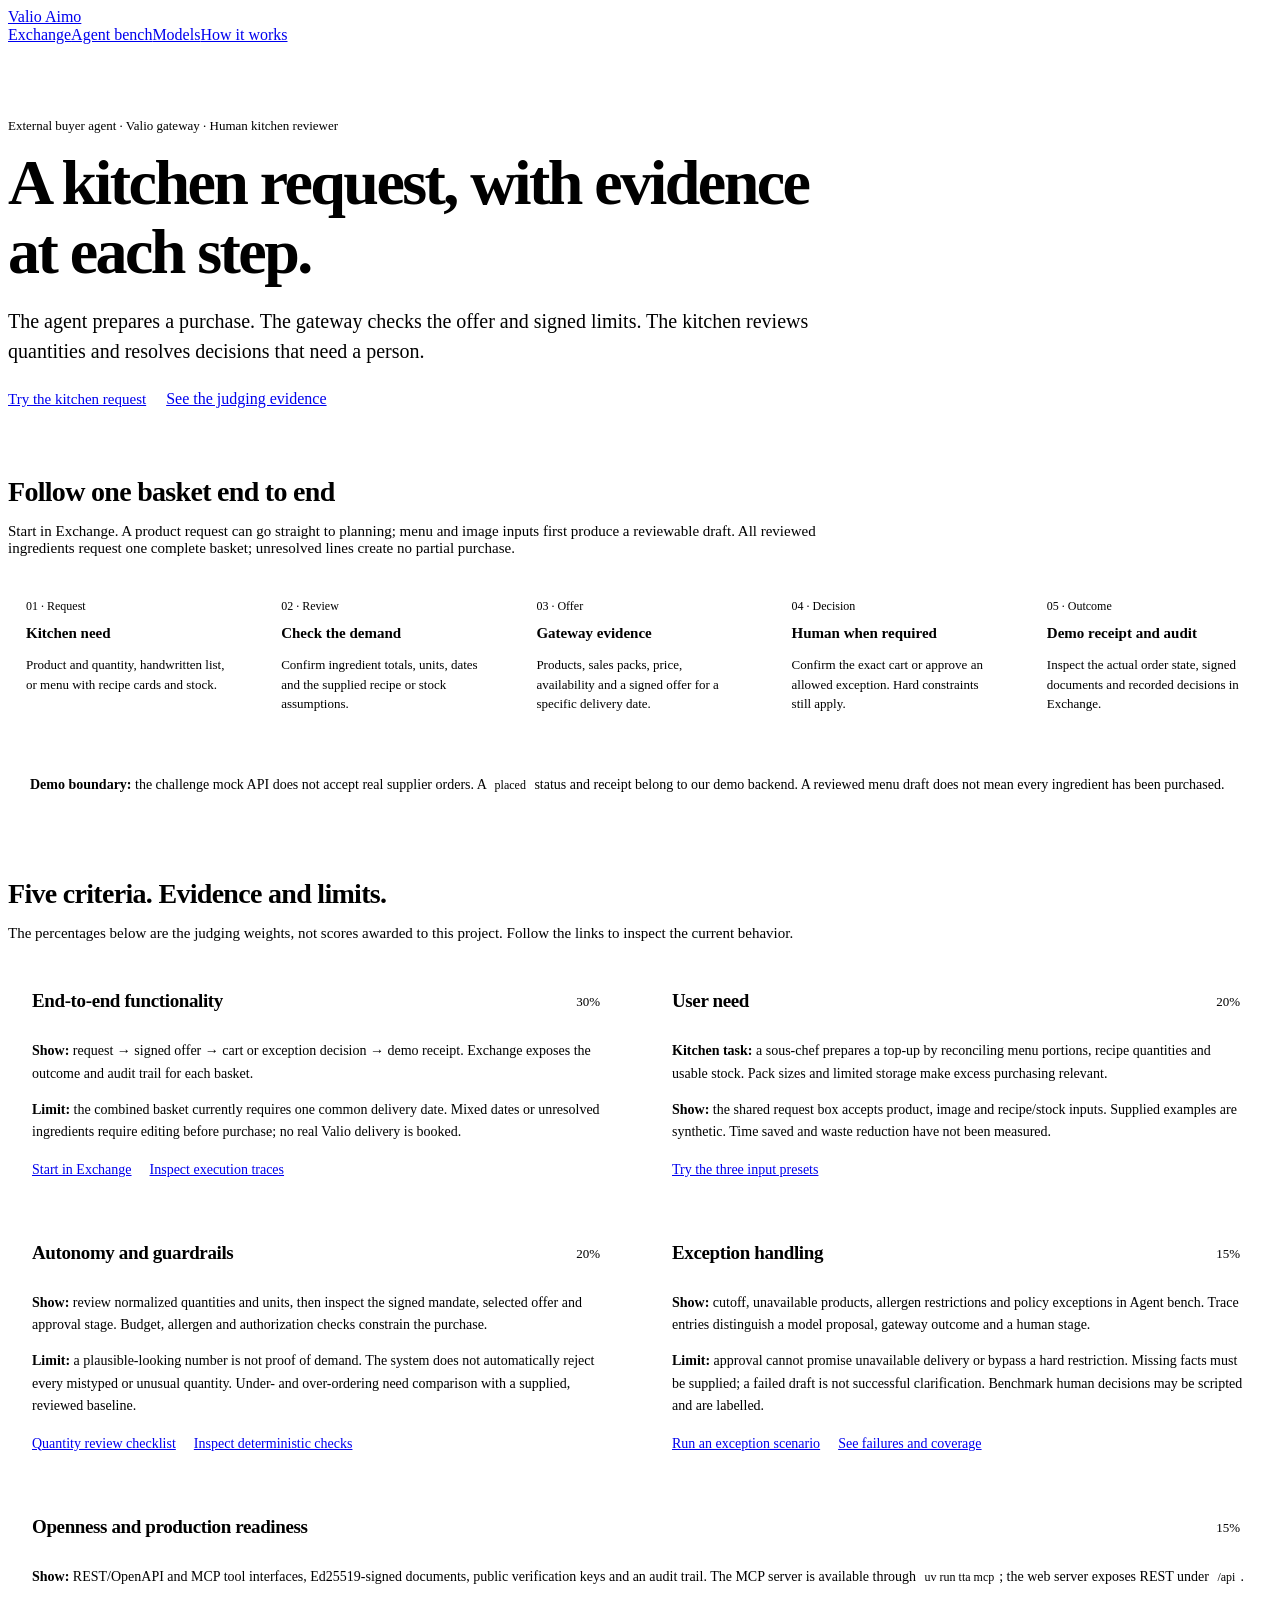
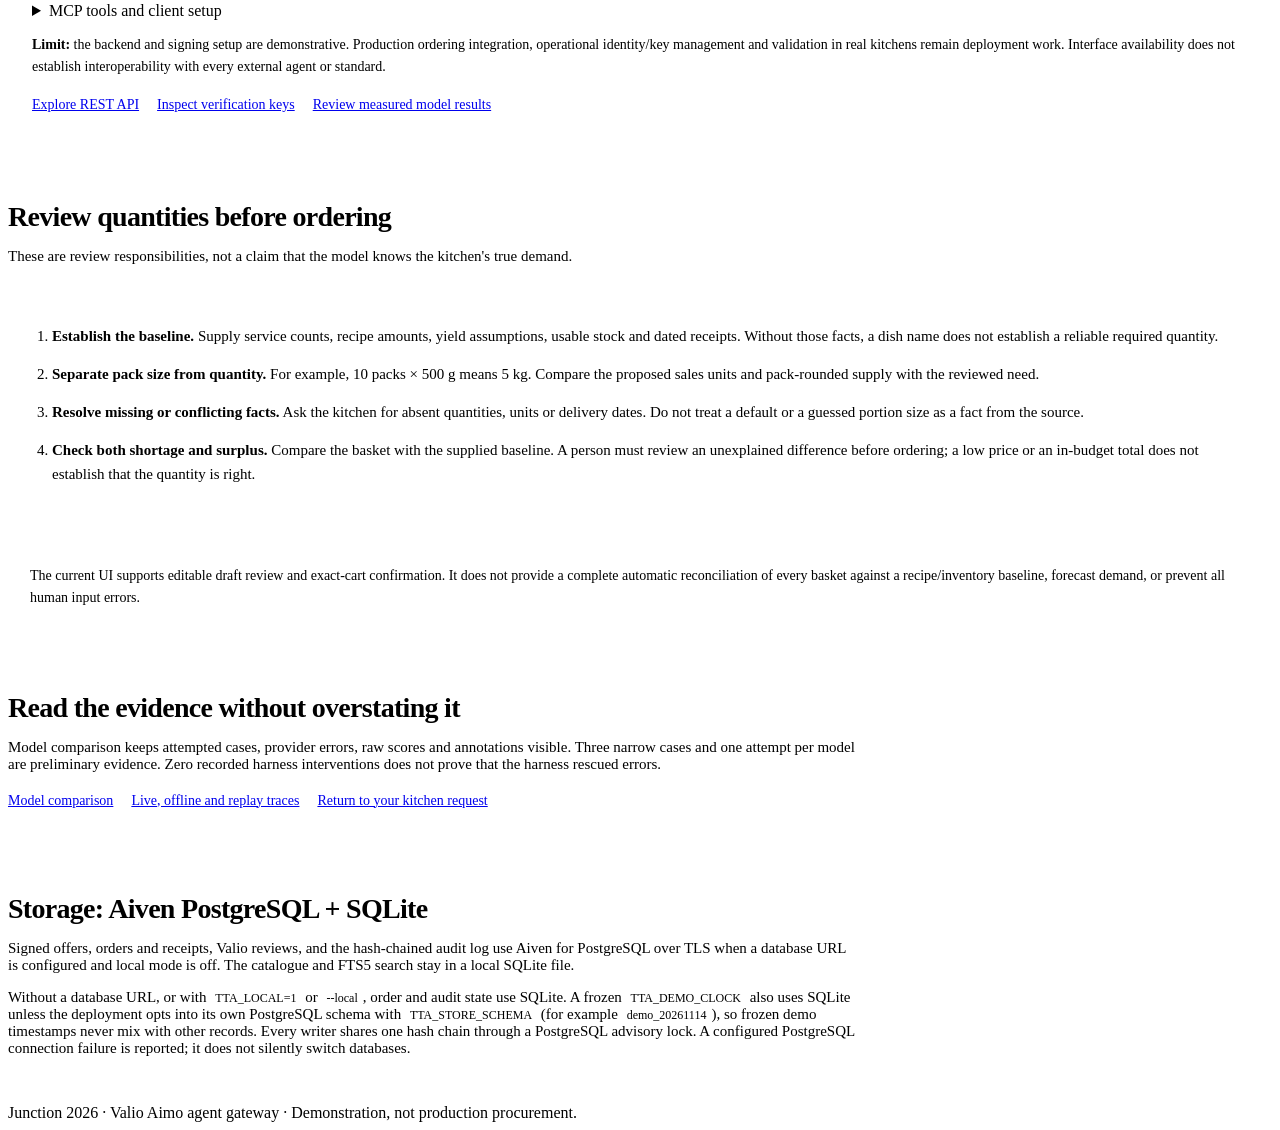
==== commit 1e41815e: "feat: 41-case live benchmark on 4 models, harness guards, Aiven store, buyer-model choice - Agent Re" ====
--- a/trade-agents/web/how-it-works.html
+++ b/trade-agents/web/how-it-works.html
@@ -22,5 +22,6 @@
 </div></section>
 <section class="guide-section" id="quantity-review" aria-labelledby="quantity-title"><h2 id="quantity-title">Review quantities before ordering</h2><p>These are review responsibilities, not a claim that the model knows the kitchen's true demand.</p><div class="quantity-review"><ol><li><strong>Establish the baseline.</strong> Supply service counts, recipe amounts, yield assumptions, usable stock and dated receipts. Without those facts, a dish name does not establish a reliable required quantity.</li><li><strong>Separate pack size from quantity.</strong> For example, 10 packs × 500 g means 5 kg. Compare the proposed sales units and pack-rounded supply with the reviewed need.</li><li><strong>Resolve missing or conflicting facts.</strong> Ask the kitchen for absent quantities, units or delivery dates. Do not treat a default or a guessed portion size as a fact from the source.</li><li><strong>Check both shortage and surplus.</strong> Compare the basket with the supplied baseline. A person must review an unexplained difference before ordering; a low price or an in-budget total does not establish that the quantity is right.</li></ol></div><div class="guide-boundary">The current UI supports editable draft review and exact-cart confirmation. It does not provide a complete automatic reconciliation of every basket against a recipe/inventory baseline, forecast demand, or prevent all human input errors.</div></section>
 <section class="guide-section"><h2>Read the evidence without overstating it</h2><p>Model comparison keeps attempted cases, provider errors, raw scores and annotations visible. Three narrow cases and one attempt per model are preliminary evidence. Zero recorded harness interventions does not prove that the harness rescued errors.</p><div class="protocol-links"><a href="/models">Model comparison</a><a href="/live">Live, offline and replay traces</a><a href="/">Return to your kitchen request</a></div></section>
+<section class="guide-section" id="storage" aria-labelledby="storage-title"><h2 id="storage-title">Storage: Aiven PostgreSQL + SQLite</h2><p>Signed offers, orders and receipts, Valio reviews, and the hash-chained audit log use Aiven for PostgreSQL over TLS when a database URL is configured and local mode is off. The catalogue and FTS5 search stay in a local SQLite file.</p><p>Without a database URL, or with <code>TTA_LOCAL=1</code> or <code>--local</code>, order and audit state use SQLite. A frozen <code>TTA_DEMO_CLOCK</code> also uses SQLite unless the deployment opts into its own PostgreSQL schema with <code>TTA_STORE_SCHEMA</code> (for example <code>demo_20261114</code>), so frozen demo timestamps never mix with other records. Every writer shares one hash chain through a PostgreSQL advisory lock. A configured PostgreSQL connection failure is reported; it does not silently switch databases.</p></section>
 </main><footer>Junction 2026 · Valio Aimo agent gateway · Demonstration, not production procurement.</footer>
 </body></html>
